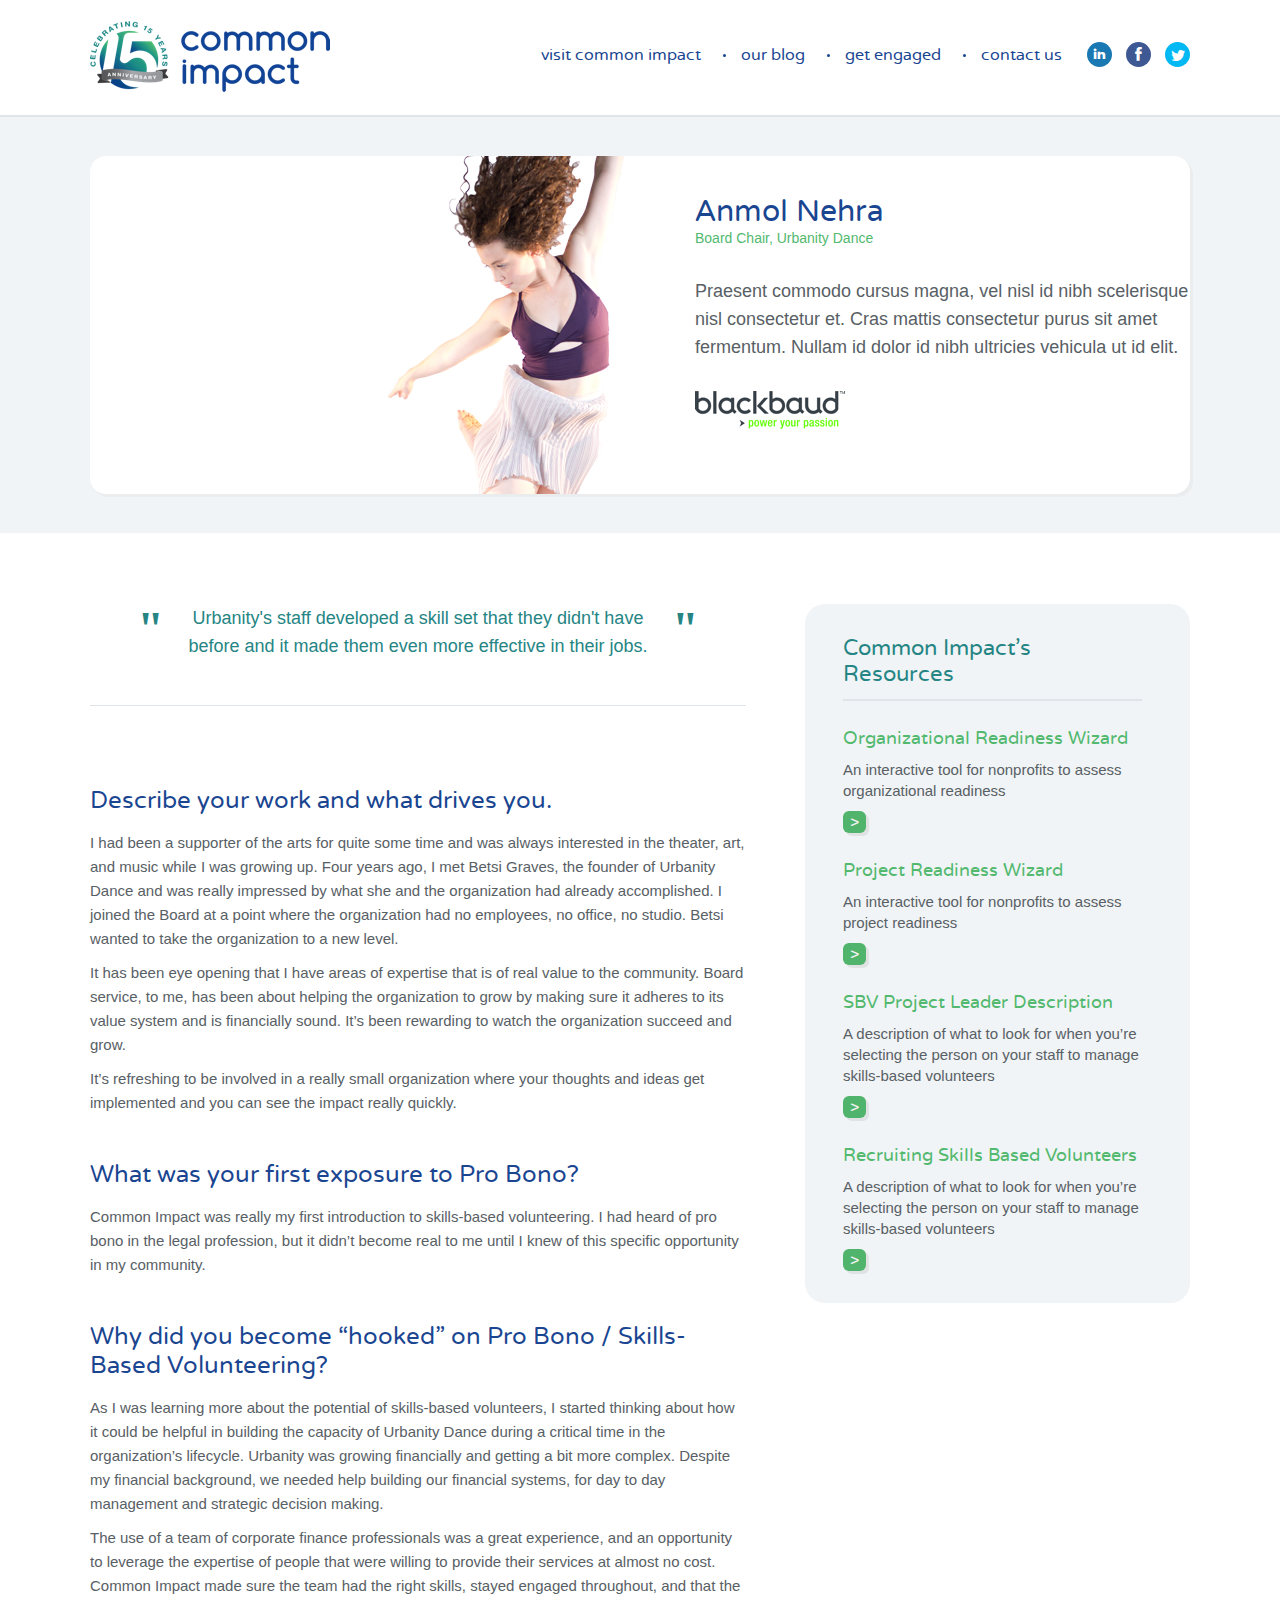
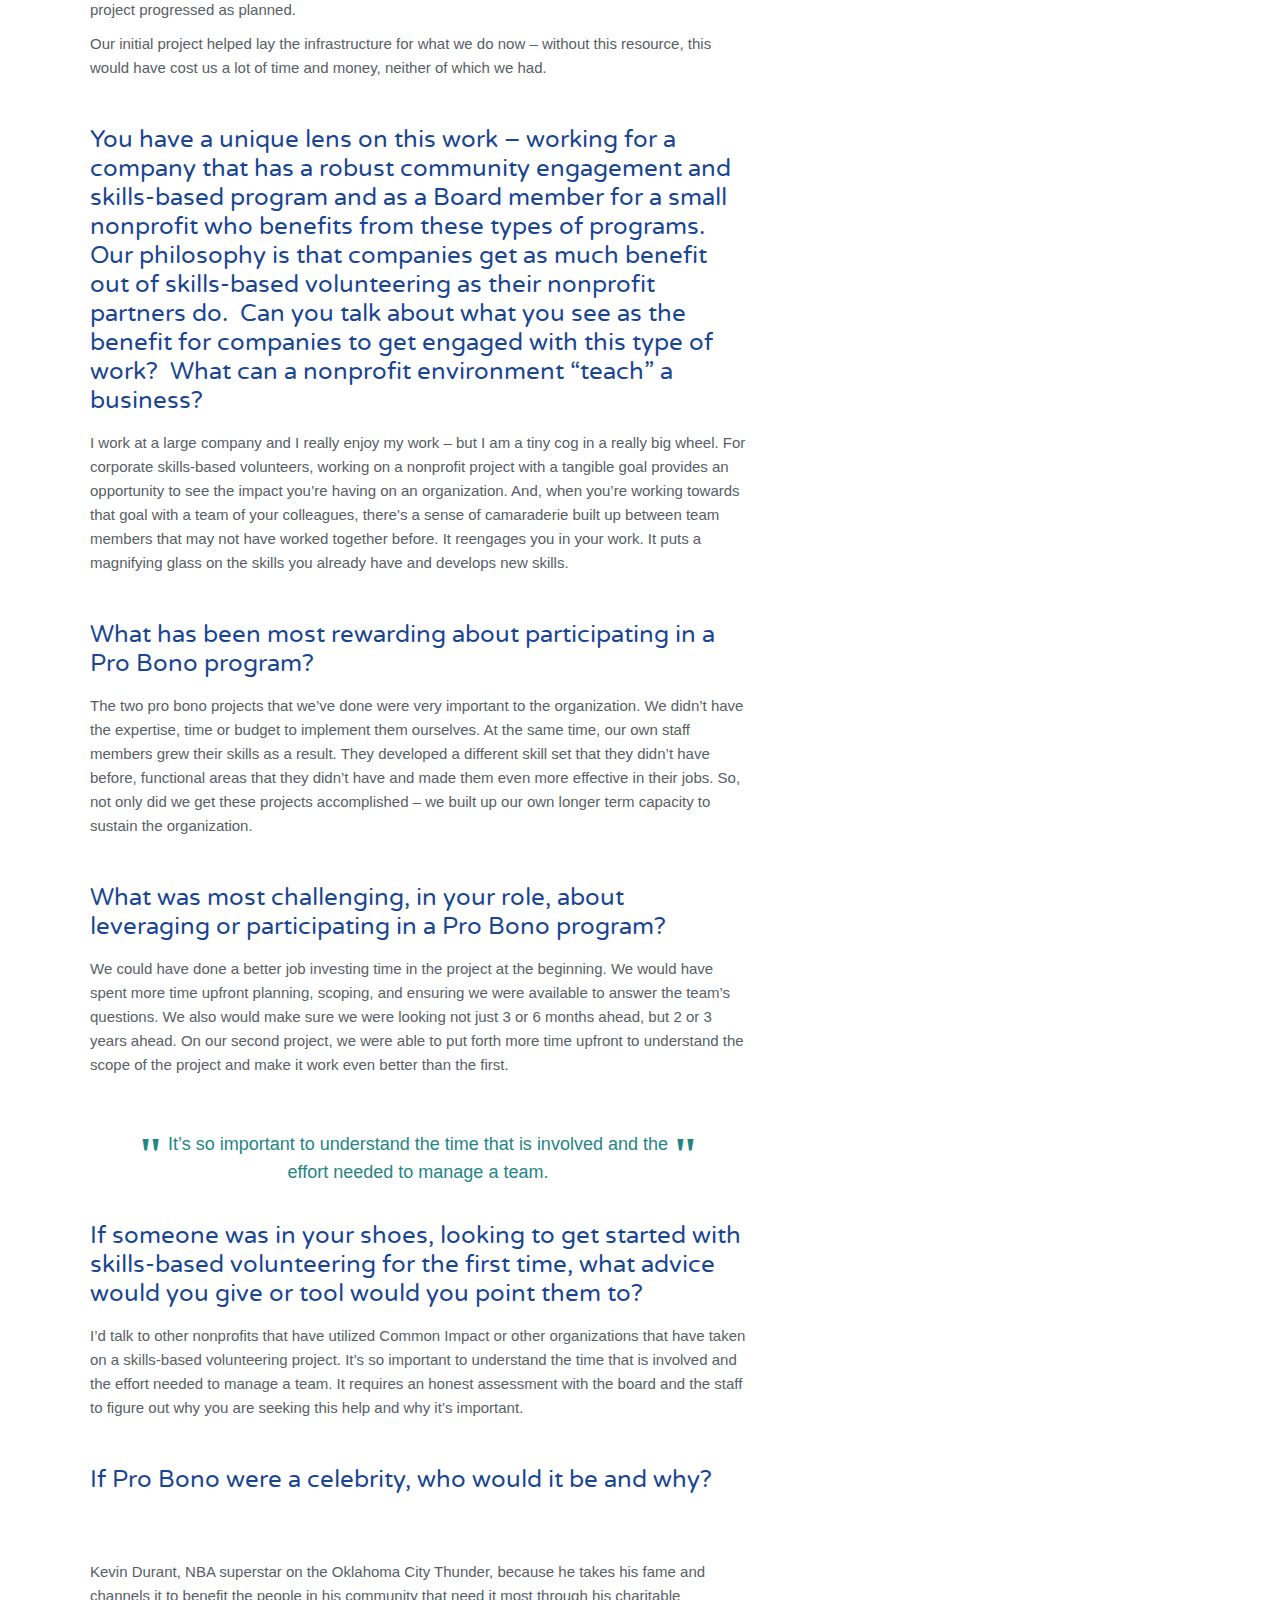
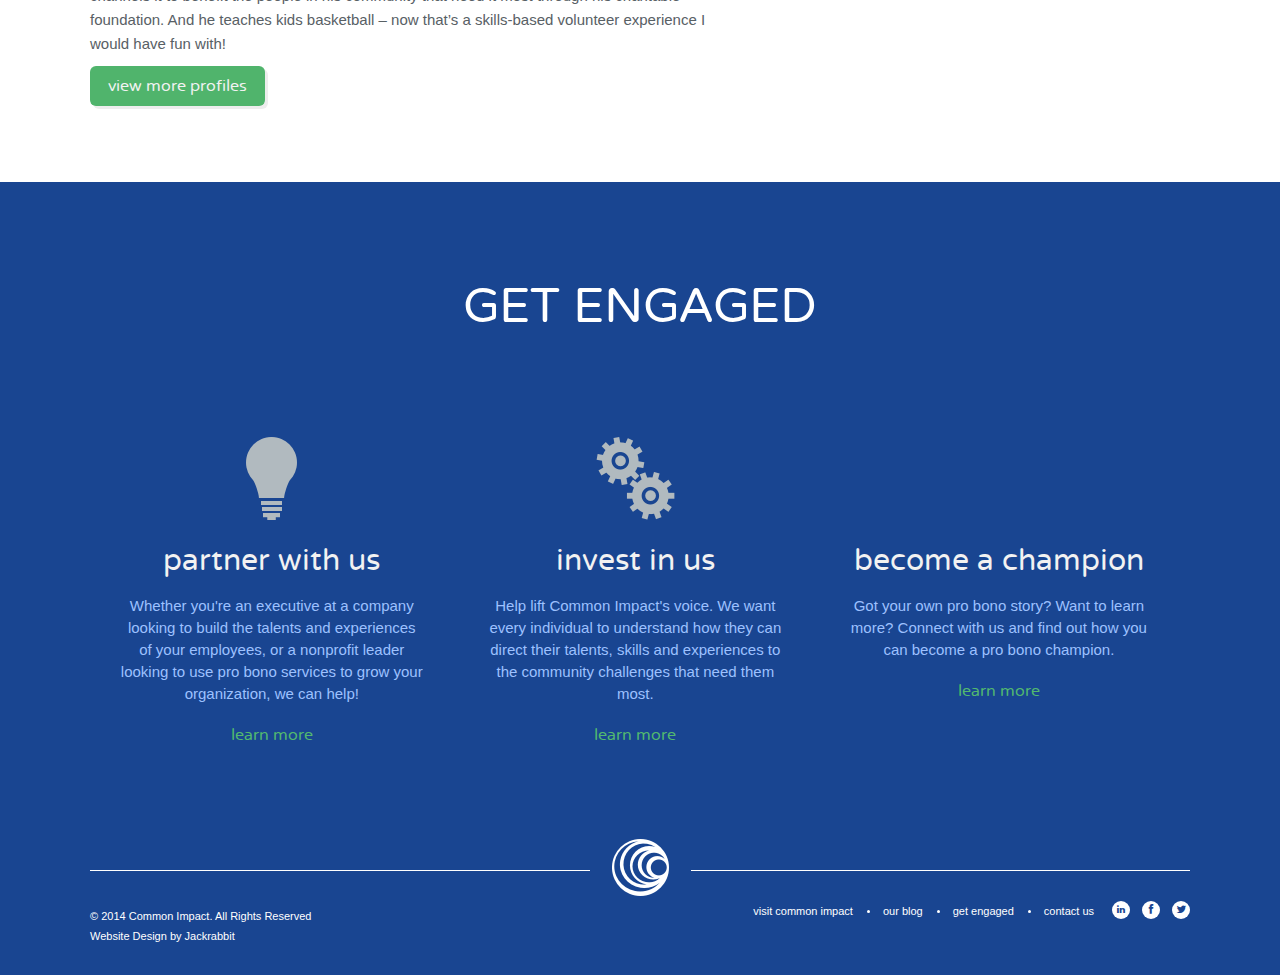
==== _front/anmol-bio.html @ 6330e07d "updates" ====
<!DOCTYPE html>
<html lang="en">
<head>
    <meta charset="utf-8" />
    <meta name="MSSmartTagsPreventParsing" content="true" /><!--[if lte IE 9]><meta http-equiv="X-UA-Compatible" content="IE=Edge"/><![endif]-->
    <meta name="viewport" content="width=device-width, initial-scale=1, maximum-scale=1, user-scalable=no" />
    <title>Common Impact</title>
	<link type="text/css" rel="stylesheet" media="all" href="ui/css/style.css" />
    <link type="text/plain" rel="author" href="authors.txt" />
    <link type="image/x-icon" rel="shortcut icon" href="favicon.ico" />
    <script src="ui/js/modernizr.js"></script>
    <script src="ui/js/jquery.js" type="text/javascript"></script>
</head>
<body>
  
    <header id="header">
    	<div class="wrap clearfix">
        	<h1 id="logo" class="pull-left">
            	<a href="http://commonimpact.org/">
                	<img src="ui/images/logo.png" width="240" height="71" alt="" />
                </a>
            </h1>
            
            <div class="header-right pull-right hidden-s">
            	<div class="clearfix inner-wrap">
                	<div class="header-social pull-right">
                    	<a href="https://www.linkedin.com/company/common-impact"><i class="social-linkedin"></i></a>
                        <a href="https://www.facebook.com/pages/Common-Impact/95882185891"><i class="social-facebook"></i></a>
                        <a href="https://twitter.com/commonimpact"><i class="social-twitter"></i></a>
                    </div>
                	<nav id="main-nav" class="pull-right">
                    	<ul>
                        	<li><a href="http://commonimpact.org/">visit common impact</a></li>
                            <li><a href="http://commonimpact.org/blog/">our blog</a></li>
                            <li><a href="#getengaged">get engaged</a></li>
                            <li><a href="http://commonimpact.org/about/contact">contact us</a></li>
                        </ul>
                    </nav>
                </div>
            </div><!--header-right-->
        </div>
        
        <div id="toggle_menu_btn" class="visible-s"><span></span></div>
        
        <div id="mobile-menu-wrap">
        	<nav id="mobile-menu">
            	<ul>
                    <li><a href="http://commonimpact.org/">visit common impact</a></li>
                    <li><a href="http://commonimpact.org/blog/">our blog</a></li>
                    <li><a href="#getengaged">get engaged</a></li>
                    <li><a href="http://commonimpact.org/about/contact">contact us</a></li>
                </ul>
            </nav>
            
            <div class="header-social pull-right">
                <a href="https://www.linkedin.com/company/common-impact"><i class="social-linkedin"></i></a>
                <a href="https://www.facebook.com/pages/Common-Impact/95882185891"><i class="social-facebook"></i></a>
                <a href="https://twitter.com/commonimpact"><i class="social-twitter"></i></a>
            </div>
        </div>
    </header>

    <section id="champion-top">
        <div class="wrap clearfix">
            <div class="top-container">
                <div class="left rachel">
                    <img src="ui/images/nehra-anmol.jpg" />
                </div>
                <div class="right">
                    <h3>Anmol Nehra</h3>
                    <h5>Board Chair, Urbanity Dance</h5>
                    <p>Praesent commodo cursus magna, vel nisl id nibh scelerisque nisl consectetur et. Cras mattis consectetur purus sit amet fermentum. Nullam id dolor id nibh ultricies vehicula ut id elit.</p>
                    <img src="ui/images/blackbaud.jpg" alt="" />
                </div>
            </div>
        </div>
    </section>

    <section id="champion-bio">
        <div class="wrap shadow clearfix">
            <div class="left">
                <ul>
                    <li class="quote">"</li>
                    <li><h2>Urbanity's staff developed a skill set that they didn't have before and it made them even more effective in their jobs.</h2></li>
                    <li class="quote">"</li>
                </ul>
                <div class="spacer"></div>
                <h3>Describe your work and what drives you.</h3>

                <p>I had been a supporter of the arts for quite some time and was always interested in the theater, art, and music while I was growing up.  Four years ago, I met Betsi Graves, the founder of Urbanity Dance and was really impressed by what she and the organization had already accomplished.  I joined the Board at a point where the organization had no employees, no office, no studio.  Betsi wanted to take the organization to a new level. </p>

                <p>It has been eye opening that I have areas of expertise that is of real value to the community.  Board service, to me, has been about helping the organization to grow by making sure it adheres to its value system and is financially sound.  It’s been rewarding to watch the organization succeed and grow. </p>

                <p>It’s refreshing to be involved in a really small organization where your thoughts and ideas get implemented and you can see the impact really quickly.
                </p>


                <h3>What was your first exposure to Pro Bono?</h3>

                <p>Common Impact was really my first introduction to skills-based volunteering.  I had heard of pro bono in the legal profession, but it didn’t become real to me until I knew of this specific opportunity in my community.</p>

                <h3>Why did you become “hooked” on Pro Bono / Skills-Based Volunteering?</h3>

                <p>As I was learning more about the potential of skills-based volunteers, I started thinking about how it could be helpful in building the capacity of Urbanity Dance during a critical time in the organization’s lifecycle.  Urbanity was growing financially and getting a bit more complex.  Despite my financial background, we needed help building our financial systems, for day to day management and strategic decision making.</p>
    
                <p>The use of a team of corporate finance professionals was a great experience, and an opportunity to leverage the expertise of people that were willing to provide their services at almost no cost.  Common Impact made sure the team had the right skills, stayed engaged throughout, and that the project progressed as planned.</p>
                  
                <p>Our initial project helped lay the infrastructure for what we do now – without this resource, this would have cost us a lot of time and money, neither of which we had. 
                </p>

                <h3>You have a unique lens on this work – working for a company that has a robust community engagement and skills-based program and as a Board member for a small nonprofit who benefits from these types of programs.  Our philosophy is that companies get as much benefit out of skills-based volunteering as their nonprofit partners do.  Can you talk about what you see as the benefit for companies to get engaged with this type of work?  What can a nonprofit environment “teach” a business?</h3>

                <p>I work at a large company and I really enjoy my work – but I am a tiny cog in a really big wheel.  For corporate skills-based volunteers, working on a nonprofit project with a tangible goal provides an opportunity to see the impact you’re having on an organization.  And, when you’re working towards that goal with a team of your colleagues, there’s a sense of camaraderie built up between team members that may not have worked together before.  It reengages you in your work.  It puts a magnifying glass on the skills you already have and develops new skills.</p>


                <h3>What has been most rewarding about participating in a Pro Bono program?</h3>
                <p>The two pro bono projects that we’ve done were very important to the organization.  We didn’t have the expertise, time or budget to implement them ourselves.  At the same time, our own staff members grew their skills as a result.  They developed a different skill set that they didn’t have before, functional areas that they didn’t have and made them even more effective in their jobs.  So, not only did we get these projects accomplished – we built up our own longer term capacity to sustain the organization.</p>

                <h3>What was most challenging, in your role, about leveraging or participating in a Pro Bono program?</h3>
                <p>We could have done a better job investing time in the project at the beginning.  We would have spent more time upfront planning, scoping, and ensuring we were available to answer the team’s questions.  We also would make sure we were looking not just 3 or 6 months ahead, but 2 or 3 years ahead.  On our second project, we were able to put forth more time upfront to understand the scope of the project and make it work even better than the first.</p>

                <ul class="second-ul">
                    <li class="quote">"</li>
                    <li><h2>It’s so important to understand the time that is involved and the effort needed to manage a team.</h2></li>
                    <li class="quote">"</li>
                </ul>
                

                <h3>If someone was in your shoes, looking to get started with skills-based volunteering for the first time, what advice would you give or tool would you point them to?</h3>
                <p>I’d talk to other nonprofits that have utilized Common Impact or other organizations that have taken on a skills-based volunteering project.  It’s so important to understand the time that is involved and the effort needed to manage a team.  It requires an honest assessment with the board and the staff to figure out why you are seeking this help and why it’s important. </p>

                <h3>If Pro Bono were a celebrity, who would it be and why?</h3>
                <p class="last">Kevin Durant, NBA superstar on the Oklahoma City Thunder, because he takes his fame and channels it to benefit the people in his community that need it most through his charitable foundation.  And he teaches kids basketball – now that’s a skills-based volunteer experience I would have fun with!</p>
                <a href="/_front/index.html" class="btn light-green-1">view more profiles</a>
            </div>

            <div class="right">
                <div class="sidebar">
                    <h3>Common Impact's Resources</h3>
                    <div class="sidespacer"></div>
                    <h4>Organizational Readiness Wizard</h4>
                    <p>An interactive tool for nonprofits to assess organizational readiness</p>
                    <a href="#" class="btn2 light-green-1">&gt;</a>
                    <h4>Project Readiness Wizard</h4>
                    <p>An interactive tool for nonprofits to assess project readiness</p>
                    <a href="#" class="btn2 light-green-1">&gt;</a>
                    <h4>SBV Project Leader Description</h4>
                    <p>A description of what to look for when you’re selecting the person on your staff to manage skills-based volunteers</p>
                    <a href="#" class="btn2 light-green-1">&gt;</a>
                    <h4>Recruiting Skills Based Volunteers</h4>
                    <p>A description of what to look for when you’re selecting the person on your staff to manage skills-based volunteers</p>
                    <a href="#" class="btn2 light-green-1">&gt;</a>
                </div>
            </div>
        </div>
    </section>
	    
    
    <section id="engaged-wrapper" class="hm-module">
    	<h2><a name="getengaged">GET ENGAGED</a></h2>
    	<div class="wrap">     	
            <ul id="engaged-box">
            	<li>
                	<div class="icon">
                    	<img src="ui/images/ICON-1.png" width="51" height="83" alt="" />
                    </div>
                    <h4><a href="http://commonimpact.org/partners/overview ">partner with us</a></h4>
                    <p>Whether you're an executive at a company looking to build the talents and experiences of your employees, or a nonprofit leader looking to use pro bono services to grow your organization, we can help! </p>
                    <a href="http://commonimpact.org/partners/overview " class="link green-link">learn more</a>
                </li>
                <li>
                	<div class="icon">
                    	<img src="ui/images/ICON-.png" width="79" height="83" alt="" />
                    </div>
                    <h4><a href="https://www.networkforgood.org/donation/MakeDonation.aspx?ORGID2=300440394">invest in us</a></h4>
                    <p>Help lift Common Impact's voice.  We want every individual to understand how they can direct their talents, skills and experiences to the community challenges that need them most. </p>
                    <a href="https://www.networkforgood.org/donation/MakeDonation.aspx?ORGID2=300440394" class="link green-link">learn more</a>
                </li>
                <li>
                	<div class="icon">
                    	<img src="ui/images/ICON-3.png" width="103" height="80" alt="" />
                    </div>
                    <h4><a href="mailto:info@commonimpact.org ">become a champion</a></h4>
                    <p>Got your own pro bono story?  Want to learn more?  Connect with us and find out how you can become a pro bono champion.   </p>
                    <a href="mailto:info@commonimpact.org " class="link green-link">learn more</a>
                </li>
            </ul>
        </div>
    </section>
    
    
    <footer id="footer">
    	<div class="wrap">
        	<div class="f-logo">
            	<h2>
                	<a href="http://commonimpact.org/"><img src="ui/images/f-logo.png" width="57" height="57" alt="" /></a>
                </h2>
            </div><!--f-logo-->
            
            <div class="clearfix f-row-two">
            	<div class="f-nav-wrap pull-right">
                	<nav class="f-main-menu pull-left hidden-s">
                    	<ul>
                        	<li><a href="http://commonimpact.org/">visit common impact</a></li>
                            <li><a href="http://commonimpact.org/blog/">our blog</a></li>
                            <li><a href="#getengaged">get engaged</a></li>
                            <li><a href="http://commonimpact.org/about/contact">contact us</a></li>
                        </ul>
                    </nav>
                    
                    <div class="f-social pull-left">
                    	<a href="https://www.linkedin.com/company/common-impact"><i class="social-linkedin"></i></a>
                        <a href="https://www.facebook.com/pages/Common-Impact/95882185891"><i class="social-facebook"></i></a>
                        <a href="https://twitter.com/commonimpact"><i class="social-twitter"></i></a>
                    </div>
                </div><!--right-->
                
            	<div class="pull-left f-right">
                	<div class="box">
                    	<p>&copy; 2014 Common Impact. All Rights Reserved</p>
                    </div>
                    <div class="box">
                    	<span class="jackrabbit"><a href="http://www.jumpingjackrabbit.com" title="Website Design by Jackrabbit" target="_blank">Website Design</a> by <a href="http://www.jumpingjackrabbit.com" title="Website Design by Jackrabbit" target="_blank">Jackrabbit</a></span>
                    </div>
                </div>
            </div>
        </div>
    </footer>
    
        
        
    <script src="ui/js/jquery.plugins.js" type="text/javascript"></script>
    <script src="ui/js/jquery.init.js" type="text/javascript"></script>    
     <script type="text/javascript">
    jQuery(function ($) {
      // custom formatting example
      $('#hours').data('countToOptions', {
        formatter: function (value, options) {
          return value.toFixed(options.decimals).replace(/\B(?=(?:\d{3})+(?!\d))/g, ',');
        }
      });


     $('#completed').data('countToOptions', {
        formatter: function (value, options) {
          return value.toFixed(options.decimals).replace(/\B(?=(?:\d{3})+(?!\d))/g, ',');
        }
      });

	 $('#raised').data('countToOptions', {
        formatter: function (value, options) {
          return value.toFixed(options.decimals).replace(/\B(?=(?:\d{3})+(?!\d))/g, ',');
        }
      });

	 $('#volunteers').data('countToOptions', {
        formatter: function (value, options) {
          return value.toFixed(options.decimals).replace(/\B(?=(?:\d{3})+(?!\d))/g, ',');
        }
      });

      // start all the timers
      $('.timer').each(count);

      function count(options) {
        var $this = $(this);
        options = $.extend({}, options || {}, $this.data('countToOptions') || {});
        $this.countTo(options);
      }
    });
  </script>
</body>
</html>
---- _front/ui/css/style.css ----
@charset "UTF-8";
/* ========================================================================= */
/* !RESETS AND DEFAULTS */
/* ========================================================================= */
html, body, div, object, iframe, h1, h2, h3, h4, h5, h6, p, blockquote, pre, abbr, address, cite, code, del, dfn, img, ins, kbd, q, samp, var, hr, acronym, dl, dt, dd, ol, ul, li, pre, fieldset, form, label, legend, table, caption, tbody, tfoot, thead, tr, th, td, article, aside, canvas, details, figcaption, figure, footer, header, hgroup, menu, nav, section, summary, time, mark, audio, video { border: 0; outline: 0; font-style: normal; font-weight: 400; font-size: 100%; vertical-align: baseline; margin: 0; padding: 0; -webkit-text-size-adjust: 100%; }

* { box-sizing: border-box;} 

em, strong, b, i, a, span, sub, sup, small { border: 0; outline: 0; font-size: 100%; vertical-align: baseline; margin: 0; padding: 0; }

a:focus { outline: 0; }

:focus, :active { outline: none; outline: 0; }

::-moz-focus-inner { outline: none; }

article, aside, details, figcaption, figure, footer, header, hgroup, menu, nav, section { display: block; }

li { list-style: none; }

a { text-decoration: none; }

blockquote:before, blockquote:after, q:before, q:after { content: ""; }

table { border-collapse: collapse; border-spacing: 0; }

hr { display: block; height: 1px; border-top: 1px solid #000; color: #000; }

input, select { vertical-align: middle; }

sub { vertical-align: sub; font-size: smaller; line-height: 0px; }

sup { vertical-align: super; font-size: smaller; line-height: 0px; }

input, button, textarea, select, label, img { display: inline-block; }

input, button, textarea, select, optgroup, option { font-family: inherit; font-size: inherit; font-style: inherit; font-weight: inherit; }

input, button, textarea, select { -webkit-appearance: none; }

textarea { resize: none; }

button, a span { cursor: pointer; }

button { border: 0; text-align: center; }

button::-moz-focus-inner { padding: 0; border: 0; }

table { table-layout: fixed; }

a[href^=tel] { color: inherit; }

#no_ie6 { width: 100%; height: 40px; overflow: hidden; border-bottom: 2px solid #000; }

/* != FONT SMOOTHING */
body, input, button, textarea { -webkit-font-smoothing: antialiased; -moz-osx-font-smoothing: grayscale; }

/* * { box-sizing: border-box;} */
/* != .clearfix - CLEAR ELEMENTS */
.clear { clear: both; }

.clearfix:after { visibility: hidden; display: block; font-size: 0; content: " "; clear: both; height: 0; }

.clearfix { display: inline-table; }

* html .clearfix { height: 1%; }

/* Hides from IE-mac \*/
.clearfix { display: block; }

/* Hides from IE-mac \*/
* html .clearfix { zoom: 1; }

/* IE6 */
*:first-child + html .clearfix { zoom: 1; }

/* IE7 */
/* != .wordwrap - CONTINUE LONG URLS/WORDS ON NEXT LINE */
.wordwrap { white-space: pre; white-space: pre-wrap; white-space: pre-line; white-space: -pre-wrap; white-space: -o-pre-wrap; white-space: -moz-pre-wrap; word-wrap: break-word; }

/* ========================================================================= */
/* !FONTS (@fontface generated with FontSpring Syntax formatting */
/* ========================================================================= */
@font-face { font-family: "jack-social"; src: url("../fonts/JackSocial/jack-social.eot"); src: url("../fonts/JackSocial/jack-social.eot?#iefix") format("embedded-opentype"), url("../fonts/JackSocial/jack-social.ttf") format("truetype"), url("../fonts/JackSocial/jack-social.woff") format("woff"), url("../fonts/JackSocial/jack-social.svg#jack-social") format("svg"); font-weight: normal; font-style: normal; }
@font-face { font-family: 'varela_roundregular'; src: url("../fonts/varelaround/varelaround-regular-webfont.eot"); src: url("../fonts/varelaround/varelaround-regular-webfont.eot?#iefix") format("embedded-opentype"), url("../fonts/varelaround/varelaround-regular-webfont.woff2") format("woff2"), url("../fonts/varelaround/varelaround-regular-webfont.woff") format("woff"), url("../fonts/varelaround/varelaround-regular-webfont.ttf") format("truetype"), url("../fonts/varelaround/varelaround-regular-webfont.svg#varela_roundregular") format("svg"); font-weight: 400; font-style: normal; }
/* ========================================================================= */
/* !SASS VARIABLES & MIXINS */
/* ========================================================================= */
/* ========================================================================= */
/* !STYLES */
/* ========================================================================= */
html, body { font-family: "varela_roundregular", sans-serif; }

/* != SELECTION STYLES (Leaving these blank will show no indication of text selection) ===== */
::selection { background: #194591; color: #fff; }

::-moz-selection { background: #194591; color: #fff; }

::-webkit-selection { background: #194591; color: #fff; }

/* != ICON FONT DECLARATION ===== */
[data-icon]:before { font-family: "jack-social"; content: attr(data-icon); font-style: normal; font-weight: normal; font-variant: normal; text-transform: none !important; speak: none; display: inline-block; text-decoration: none; width: 1em; line-height: 1em; -webkit-font-smoothing: antialiased; -moz-osx-font-smoothing: grayscale; }

[class^="social-"]:before, [class*=" social-"]:before { font-family: "jack-social"; font-style: normal; font-weight: normal; font-variant: normal; text-transform: none !important; speak: none; display: inline-block; text-decoration: none; width: 1em; line-height: 1em; -webkit-font-smoothing: antialiased; -moz-osx-font-smoothing: grayscale; }

.social-email:before { content: "a"; }

.social-email-round:before { content: "A"; }

.social-facebook:before { content: "f"; }

.social-facebook-round:before { content: "F"; }

.social-flickr:before { content: "c"; }

.social-flickr-round:before { content: "C"; }

.social-googleplus:before { content: "g"; }

.social-googleplus-round:before { content: "G"; }

.social-instagram:before { content: "i"; }

.social-instagram-round:before { content: "I"; }

.social-linkedin:before { content: "l"; }

.social-linkedin-round:before { content: "L"; }

.social-pinterest:before { content: "p"; }

.social-pinterest-round:before { content: "P"; }

.social-rss:before { content: "r"; }

.social-rss-round:before { content: "R"; }

.social-sharethis:before { content: "s"; }

.social-sharethis-round:before { content: "S"; }

.social-twitter:before { content: "t"; }

.social-twitter-round:before { content: "T"; }

.social-vimeo:before { content: "v"; }

.social-vimeo-round:before { content: "V"; }

.social-yelp:before { content: "x"; }

.social-yelp-round:before { content: "X"; }

.social-youtube:before { content: "y"; }

.social-youtube-round:before { content: "Y"; }

.social-youtube2:before { content: "u"; }

.social-youtube2-round:before { content: "U"; }

@font-face { font-family: "common-impact"; src: url("../fonts/common-impact/common-impact.eot"); src: url("../fonts/common-impact/common-impact.eot?#iefix") format("embedded-opentype"), url("../fonts/common-impact/common-impact.woff") format("woff"), url("../fonts/common-impact/common-impact.ttf") format("truetype"), url("../fonts/common-impact/common-impact.svg#common-impact") format("svg"); font-weight: normal; font-style: normal; }
[data-icon]:before { font-family: "common-impact" !important; content: attr(data-icon); font-style: normal !important; font-weight: normal !important; font-variant: normal !important; text-transform: none !important; speak: none; line-height: 1; -webkit-font-smoothing: antialiased; -moz-osx-font-smoothing: grayscale; }

[class^="ci-"]:before, [class*=" ci-"]:before { font-family: "common-impact" !important; font-style: normal !important; font-weight: normal !important; font-variant: normal !important; text-transform: none !important; speak: none; line-height: 1; -webkit-font-smoothing: antialiased; -moz-osx-font-smoothing: grayscale; }

.ci-arrow-left:before { content: "e"; }

.ci-arrow-right:before { content: "f"; }

.ci-arrow-up:before { content: "g"; }

.ci-arrow-down:before { content: "h"; }

/* != DEFAULT WORDPRESS STYLES = USE AS NEEDED = .wp-caption = .wp-caption-dd = .wpGallery = .shutter = .shutterset ==== */
.aligncenter { display: block; margin: 25px auto; }

.alignleft { float: left; margin: 0 25px 25px 0; }

.alignright { float: right; margin: 0 0 25px 25px; }

.alignnone { display: inline-block; }

/* != LAYOUT STYLES ===== */
.content-main ul li { position: relative; padding-left: 10px; }

.content-main ul li:before { content: 'ΓÇó'; position: absolute; left: 0; }

.content-main ol { counter-reset: li; }

.content-main ol li { position: relative; padding-left: 20px; }

.content-main ol li:before { content: counter(li) ". "; counter-increment: li; position: absolute; left: 0; }

.wrap { width: 1140px; -webkit-box-sizing: border-box; -moz-box-sizing: border-box; box-sizing: border-box; margin: 0 auto; max-width: 100%; padding: 0 20px; }

.pull-left { float: left; }

.pull-right { float: right; }

.visible-s, .visible-xs { display: none !important; }

.hidden-s { display: block; }

.dropdwn-btn { display: none; }

.btn { -moz-border-radius: 6px; -webkit-border-radius: 6px; border-radius: 6px; box-shadow: 3px 3px 0 rgba(0, 0, 0, 0.07); -webkit-box-shadow: 3px 3px 0 rgba(0, 0, 0, 0.07); -moz-box-shadow: 3px 3px 0 rgba(0, 0, 0, 0.07); color: #f2f2f2; font-size: 16px; font-weight: 400; line-height: 16px; padding: 12px 18px; display: inline-block; }
.btn2 { -moz-border-radius: 6px; -webkit-border-radius: 6px; border-radius: 6px; box-shadow: 3px 3px 0 rgba(0, 0, 0, 0.07); -webkit-box-shadow: 3px 3px 0 rgba(0, 0, 0, 0.07); -moz-box-shadow: 3px 3px 0 rgba(0, 0, 0, 0.07); color: #f2f2f2; font-size: 16px; font-weight: 400; line-height: 16px; padding: 3px 7px; display: inline-block; }
.btn.light-green-1 { background-color: #50b46c; }
.btn.light-green-1:hover { background-color: #258584; }
.btn2.light-green-1 { background-color: #50b46c; }
.btn2.light-green-1:hover { background-color: #258584; }
.btn.light-green-3 { background-color: #50b46c; }
.btn.light-green-3:hover { background-color: #fff; color: #52b96f; }
.btn.light-green-2 { background-color: #50b46c; line-height:5px; border-radius:100px; padding:12px 10px; }
.btn.light-green-2:hover { background-color: #fff; color: #52b96f; }

.link { font-size: 16px; font-weight: 400; line-height: 16px; display: inline-block; }
.link.white-link { color: #fff; }
.link.white-link:hover { color: #52b96f; }
.link.green-link { color: #52b96f; }
.link.green-link:hover { color: #fff; }

a { -webkit-transition: all 0.1s ease-in-out; -moz-transition: all 0.1s ease-in-out; transition: all 0.1s ease-in-out; }

/* != PLACEHOLDER ATTRIBUTE STYLES = input or textarea - placeholder="whatever" ===== */
/* ::-webkit-input-placeholder { color:     #3b3b3b; opacity: 1; filter: alpha(opacity=100); } :-moz-placeholder { color:     #3b3b3b; opacity: 1; filter: alpha(opacity=100); } ::-moz-placeholder { color:     #3b3b3b; opacity: 1; filter: alpha(opacity=100); } :-ms-input-placeholder { color:     #3b3b3b; opacity: 1; filter: alpha(opacity=100); }
*/
form ul { margin: 0; }
form ul li { background: none; list-style: none; }
form ul li div { display: inline-block; vertical-align: top; }

input[type=submit], button { display: inline-block; cursor: pointer; }

#header { height: 90px; background: #fff; width: 100%; margin-top:20px; margin-bottom:5px;  }
#header .header-social { margin-left: 15px; margin-top: 22px; }
#header .header-social a { margin-left: 10px; }
#header .header-social a i { display: inline-block; -moz-border-radius: 25px; -webkit-border-radius: 25px; border-radius: 25px; width: 25px; height: 25px; color: #fff; font-size: 23px; text-align: center; line-height: 25px; -webkit-transition: all 0.1s ease-in-out; -moz-transition: all 0.1s ease-in-out; transition: all 0.1s ease-in-out; }
#header .header-social a i:before { position: relative; }
#header .header-social a i.social-linkedin { background-color: #1a78b2; }
#header .header-social a i.social-facebook { background-color: #3d5893; }
#header .header-social a i.social-twitter { background-color: #00b8f3; }
#header .header-social a i.social-twitter:before { top: 1px; }
#header .header-social a i:hover { background-color: #258584; }
#mobile-menu-wrap {display:none;}


#logo { display: inline-block; line-height: 90px; }
#logo a { display: block; height: 90px; display: inline-block; vertical-align: middle; }
#logo a img { max-width: 100%; max-height: 100%; width: auto; height: auto; display: inline-block; }

#main-nav { display: inline-block; margin-top: 25px; }
#main-nav > ul > li { float: left; display: inline-block; position: relative; padding-left: 40px; }
#main-nav > ul > li:before { -moz-border-radius: 3px; -webkit-border-radius: 3px; border-radius: 3px; width: 3px; height: 3px; background: #194591; content: ''; position: absolute; left: 22px; top: 9px; }
#main-nav > ul > li:first-child { padding-left: 0; }
#main-nav > ul > li:first-child:before { display: none; }
#main-nav > ul > li a { font-size: 16px; color: #194591; line-height: 16px; }
#main-nav > ul > li a:hover { color: #258584; }
#main-nav > ul > li ul { display: none; position: absolute; top: 100%; z-index: 999; }
#main-nav > ul > li ul li { display: block; }
#main-nav > ul > li:hover > a { /*background:#000;
color: #fff;*/ }
#main-nav > ul > li:hover ul { display: block; }

#hm-banner { height: auto; width: 100%; }
#hm-banner ul { width: 100%; height: auto; }
#hm-banner ul li { display: block; width: 100%; height: 100%; position: relative; }
#hm-banner .banner-bg { height: 670px; position: relative; background-repeat: no-repeat; background-position: 50% 50%; -webkit-background-size: cover; -moz-background-size: cover; -o-background-size: cover; background-size: cover; background-position: center bottom; }
#hm-banner .banner-text { position: absolute; width: 100%; display: inline-block; left: 0; bottom: 56px; }
#hm-banner h2 { max-width: 786px; color: #fff; font-size: 60px; font-weight: 400; line-height: 73.5999984741211px; }

.hm-module h2 { font-size: 49px; font-weight: 400; color: #fff; padding: 0 20px; text-transform: uppercase; text-align: center; }
.hm-module h3 { color: #194591; font-size: 40px; font-weight: 400; display: block; text-align: center; text-transform: uppercase; padding: 0 20px; }

#champions-wrap { padding: 45px 0 85px; background-color: #f1f4f6; }

.flip-container { perspective: 1000; transform-style: preserve-3d; }
.flip-container.active .front { transform: rotateY(180deg); }
.flip-container.active .back { transform: rotateY(0deg); }
.flip-container .front, .flip-container .back { backface-visibility: hidden; transition: 0.6s; transform-style: preserve-3d; box-shadow: 3px 3px 0 rgba(0, 0, 0, 0.04); -webkit-box-shadow: 3px 3px 0 rgba(0, 0, 0, 0.04); -moz-box-shadow: 3px 3px 0 rgba(0, 0, 0, 0.04); overflow: hidden; position: absolute; top: 0; left: 0; }
.flip-container .front { z-index: 2; transform: rotateY(0deg); background: #fff; }
.flip-container .front .photo { position: relative; width: 100%; height: 340px; background-repeat: no-repeat; background-position: 50% 50%; -webkit-background-size: cover; -moz-background-size: cover; -o-background-size: cover; background-size: cover; margin-bottom: 28px; }
.flip-container .front .photo:before { position: absolute; width: 100%; height: 100%; content: ''; left: 0; bottom: 0; background: url(../images/photo-shadow.png) left bottom repeat-x; z-index: 2; }
.flip-container .front .photo .info { position: absolute; left: 30px; bottom: 14px; display: inline-block; z-index: 4; }
.flip-container .front .photo h5 { color: #fff; }
.flip-container .front .photo span { color: #fff; font-family: Helvetica, sans-serif; font-size: 13px; font-weight: 400; line-height: 16px; }
.flip-container .front h5 { font-size: 24px; line-height: 29px; }
.flip-container .front .content-wrap { padding: 0 30px; }
.flip-container .front .content-wrap h5 { color: #194591; margin-bottom: 18px; }
.flip-container .front .content-wrap h5 span { color: #52b96f; display: inline-block; margin-right: 5px; }
.flip-container .front .content-wrap p { color: #586065; font-family: Helvetica, sans-serif; font-size: 15px; font-weight: 300; line-height: 21px; margin-bottom: 25px; }
.flip-container .back { transform: rotateY(-180deg); background-color: #258584; padding: 33px; text-align: left; }
.flip-container .back h4 { font-size: 24px; font-weight: 400; margin-bottom: 25px; color: #fff; }
.flip-container .back p { color: #c8fefe; font-family: Helvetica, sans-serif; font-size: 14px; font-weight: 300; line-height: 22px; margin-bottom: 20px; }

.flip-container { height: 600px; }
.flip-container .front, .flip-container .back { -moz-border-radius: 10px; -webkit-border-radius: 10px; border-radius: 10px; width: 100%; height: 591px; -webkit-box-sizing: border-box; -moz-box-sizing: border-box; box-sizing: border-box; }

.flipper { transition: 0.6s; transform-style: preserve-3d; position: relative; }

#champions { margin-top: 20px; padding: 50px 0 10px; width: 100%; overflow: hidden; /* the parent */ }
#champions .slick-slide { margin: 0 12px; opacity: 0.4; }
#champions .slick-list { margin: 0 -12px; }
#champions .slick-active { opacity: 1; }

#numbers-wrapper { padding: 75px 0; overflow: hidden; }

#circle-numbers { font-size: 0; display: inline-block; width: 100%; margin-top: 30px; }
#circle-numbers li.slick-slide { width: 25%; font-size: 12px; display: inline-block; -webkit-box-sizing: border-box; -moz-box-sizing: border-box; box-sizing: border-box; position: relative; height: 250px; text-align: center; }
#circle-numbers .circle-border { width: 60px; height: 60px; background-color: white; -moz-border-radius: 60px; -webkit-border-radius: 60px; border-radius: 60px; margin-left: -30px; border: 3px solid rgba(241, 244, 246, 0); top: 50%; margin-top: -30px; -webkit-box-sizing: border-box; -moz-box-sizing: border-box; box-sizing: border-box; position: absolute; left: 50%; z-index: 1; opacity: 1; -webkit-transition: all 0.9s ease-in-out; -moz-transition: all 0.9s ease-in-out; transition: all 0.9s ease-in-out; }
#circle-numbers .circle-border:before { position: absolute; width: 100%; height: 100%; top: 0; left: 0; content: ''; opacity: 1; background: url(../images/circle-small-logo.png) center center no-repeat; background-size: 100% auto; -webkit-transition: all 0.9s ease-in-out; -moz-transition: all 0.9s ease-in-out; transition: all 0.9s ease-in-out; }
#circle-numbers li.active .circle-border { width: 242px; height: 242px; background-color: white; -moz-border-radius: 121px; -webkit-border-radius: 121px; border-radius: 121px; margin-left: -121px; border: 3px solid #f1f4f6; top: 0; margin-top: 0; }
#circle-numbers li.active .circle-border:before { opacity: 0; }
#circle-numbers svg { left: 50%; margin-left: -123px; position: absolute; top: 0; z-index: 3; visibility: hidden; -webkit-transition: all 0.1s ease-in-out; -moz-transition: all 0.1s ease-in-out; transition: all 0.1s ease-in-out; }
#circle-numbers .outer { fill: transparent; stroke: #52b96f; stroke-width: 3; stroke-dasharray: 754; stroke-dashoffset: 754; transition: stroke-dashoffset 1.5s; }
#circle-numbers li.show-line svg { visibility: visible; }
#circle-numbers li.show-line[data-percent='100'] .outer { stroke-dashoffset: 0; }
#circle-numbers li.show-line[data-percent='75'] .outer { stroke-dashoffset: 188.5; }
#circle-numbers li.show-line[data-percent='50'] .outer { stroke-dashoffset: 377; }
#circle-numbers li.show-line[data-percent='25'] .outer { stroke-dashoffset: 565.5; }
#circle-numbers li.show-line[data-percent='0'] .outer { stroke-dashoffset: 754; }
#circle-numbers .data-box { width: 242px; height: 242px; -moz-border-radius: 121px; -webkit-border-radius: 121px; border-radius: 121px; position: absolute; top: 0; left: 50%; margin-left: -121px; z-index: 5; text-align: center; -webkit-box-sizing: border-box; -moz-box-sizing: border-box; box-sizing: border-box; padding: 0 40px; visibility: hidden; }
#circle-numbers .icon { width: 100%; height: 42px; background-size: auto auto; background-position: center center; background-repeat: no-repeat; margin-top: 55px; margin-bottom: 12px; display: inline-block; -webkit-transition: opacity 1s ease-in-out; -moz-transition: opacity 1s ease-in-out; transition: opacity 1s ease-in-out; opacity: 0; }
#circle-numbers h4 { color: #52b96f; font-size: 40px; font-weight: 400; line-height: 38px; margin-bottom: 10px; opacity: 0; -webkit-transition: opacity 1.6s ease-in-out; -moz-transition: opacity 1.6s ease-in-out; transition: opacity 1.6s ease-in-out; }
#circle-numbers p { color: #b1babf; font-size: 18px; font-weight: 400; line-height: 22px; opacity: 0; -webkit-transition: opacity 1.8s ease-in-out; -moz-transition: opacity 1.8s ease-in-out; transition: opacity 1.8s ease-in-out; }
#circle-numbers li.show-content .data-box { visibility: visible; }
#circle-numbers li.show-content .icon, #circle-numbers li.show-content h4, #circle-numbers li.show-content p { opacity: 1; }

#engaged-wrapper { padding: 95px 0; background-color: #194591; }

#engaged-box { display: inline-block; width: 100%; margin-top: 100px; font-size: 0; }
#engaged-box li { display: inline-block; width: 33.05%; font-size: 12px; vertical-align: top; padding: 0 30px; -webkit-box-sizing: border-box; -moz-box-sizing: border-box; box-sizing: border-box; text-align: center; }
#engaged-box .icon { width: 100%; height: 105px; text-align: center; line-height: 105px; }
#engaged-box .icon img { vertical-align: top; display: inline-block; max-height: 100%; max-width: 100%; height: auto; width: auto; }
#engaged-box h4 { font-size: 30px; font-weight: 400; line-height: 37px; margin-bottom: 16px; display: block; }
#engaged-box h4 a { color: #f2f2f2; }
#engaged-box h4 a:hover { color: #52b96f; }
#engaged-box p { color: #9dc1ff; font-family: Helvetica, sans-serif; font-size: 15px; font-weight: 300; line-height: 22px; margin-bottom: 22px; }

#footer { background-color: #194591; padding: 0 0 30px; }
#footer .f-logo { overflow: hidden; position: relative; text-align: center; margin-bottom: 4px; }
#footer .f-logo:before { position: absolute; content: ''; width: 100%; height: 1px; left: 0; top: 50%; z-index: 2; background: #fff; }
#footer .f-logo h2 { display: inline-block; z-index: 4; position: relative; padding: 0 22px; background-color: #194591; }
#footer .f-logo h2 a { display: block; }
#footer .f-logo h2 a img { width: auto; height: auto; max-width: 100%; max-height: 100%; }
#footer .f-right p, #footer .f-right span, #footer .f-right a { color: #fff; font-family: Helvetica, sans-serif; font-size: 11px; font-weight: 300; line-height: 11px; display: inline-block; }
#footer .f-right a:hover { color: #52b96f; }
#footer .f-main-menu ul { font-size: 0; }
#footer .f-main-menu ul li { display: inline-block; position: relative; padding-left: 30px; }
#footer .f-main-menu ul li:before { -moz-border-radius: 3px; -webkit-border-radius: 3px; border-radius: 3px; width: 3px; height: 3px; background: #fff; content: ''; position: absolute; left: 14px; top: 5px; }
#footer .f-main-menu ul li:first-child { padding-left: 0; }
#footer .f-main-menu ul li:first-child:before { display: none; }
#footer .f-main-menu ul li a { font-family: Helvetica, sans-serif; font-size: 11px; font-weight: 300; line-height: 13px; color: #fff; }
#footer .f-main-menu ul li a:hover { color: #52b96f; }
#footer .f-social { position: relative; display: inline-block; top: -4px; margin-left: 10px; }
#footer .f-social a { display: inline-block; -moz-border-radius: 18px; -webkit-border-radius: 18px; border-radius: 18px; width: 18px; height: 18px; background: #fff; margin-left: 8px; color: #194591; text-align: center; line-height: 18px; }
#footer .f-social a:hover { background-color: #52b96f; }
#footer .f-social a i { font-size: 16px; }

/* Slider */
.slick-slider { position: relative; display: block; box-sizing: border-box; -moz-box-sizing: border-box; -webkit-touch-callout: none; -webkit-user-select: none; -khtml-user-select: none; -moz-user-select: none; -ms-user-select: none; user-select: none; -ms-touch-action: pan-y; touch-action: pan-y; -webkit-tap-highlight-color: transparent; }

.slick-list { position: relative; overflow: hidden; display: block; margin: 0; padding: 0; }
.slick-list:focus { outline: none; }
.slick-list.dragging { cursor: pointer; cursor: hand; }

.slick-slider .slick-track, .slick-slider .slick-list { -webkit-transform: translate3d(0, 0, 0); -moz-transform: translate3d(0, 0, 0); -ms-transform: translate3d(0, 0, 0); -o-transform: translate3d(0, 0, 0); transform: translate3d(0, 0, 0); }

.slick-track { position: relative; left: 0; top: 0; display: block; }
.slick-track:before, .slick-track:after { content: ""; display: table; }
.slick-track:after { clear: both; }
.slick-loading .slick-track { visibility: hidden; }

.slick-slide { float: left; height: 100%; min-height: 1px; display: none; }
[dir="rtl"] .slick-slide { float: right; }
.slick-slide img { display: block; }
.slick-slide.slick-loading img { display: none; }
.slick-slide.dragging img { pointer-events: none; }
.slick-initialized .slick-slide { display: block; }
.slick-loading .slick-slide { visibility: hidden; }
.slick-vertical .slick-slide { display: block; height: auto; border: 1px solid transparent; }

.slick-dots { position: absolute; top: 0; list-style: none; display: block; text-align: center; padding: 0; width: 100%; }
.slick-dots li { position: relative; display: inline-block; margin: 0 5px; padding: 0; cursor: pointer; }
.slick-dots li button { border: 0; background: transparent; display: block; height: 14px; width: 14px; -moz-border-radius: 14px; -webkit-border-radius: 14px; border-radius: 14px; outline: none; line-height: 0px; font-size: 0px; color: transparent; cursor: pointer; border: 1px solid #52b96f; -webkit-box-sizing: border-box; -moz-box-sizing: border-box; box-sizing: border-box; }
.slick-dots li button:hover { outline: none; background-color: #258584; border: 1px solid #258584; }
.slick-dots li.slick-active button { background-color: #52b96f; border: 1px solid #52b96f; }

/* Arrows */
.slick-prev, .slick-next { position: absolute; display: block; width: 35px; height: 65px; line-height: 65px; font-size: 0px; cursor: pointer; background: transparent; color: transparent; top: 50%; margin-top: -32px; padding: 0; border: none; outline: none; opacity: 0.5; }
.slick-prev:hover, .slick-next:hover { opacity: 1; }

.slick-prev:before, .slick-next:before { font-size: 50px; font-family: "common-impact"; color: #258584; }

.slick-prev { left: 30px; }
.slick-prev:before { content: 'e'; }

.slick-next { right:30px; }
.slick-next:before { content: 'f'; }



/*           BIO PAGES                */


#champion-top {background-color:#F1F4F6; border-top:2px solid #DEE4E7; padding:39px 0; }
#champion-top .left {float:left; width:50%;}
#champion-top .right {float:right; width:50%;}
.rachel {height:338px; width:550px; overflow:hidden; border-radius:1em 0 0 1em; box-shadow: 3px 3px 0px #EAECED;}
#champion-top .right {height:338px; background-color:#ffffff; border-radius:0 1em 1em 0; padding:37px 0 0 55px; box-shadow: 3px 3px 0px #EAECED;}
#champion-top .right h3 {font-family: 'varela_roundregular'; font-size: 30px; color: #194591; line-height: 37px;}
#champion-top .right h5 {font-family: Helvetica; font-size: 14px; color: #52B96F; line-height: 17px;}
#champion-top .right p {font-family: Helvetica; font-weight:300; font-size: 18px; color: #586065; line-height: 28px; padding:30px 0;}
#champion-bio {background-color:#ffffff; padding-top:71px; padding-bottom:76px;}
.spacer {width:100%; height:1px; background-color:#DEE4E7;}
#champion-bio .spacer {margin:45px 0;}
#champion-bio .left {float:left; width:65%; padding-right:59px;}
#champion-bio .right {float:left; width:35%;}
#champion-bio ul {text-align: center;}
#champion-bio ul li {display:inline-block;}
#champion-bio h2 {font-family: Helvetica; font-size: 18px; color: #258584; text-align:center; line-height: 28px; max-width:500px;}
#champion-bio .left h3 {font-family: 'varela_roundregular'; font-size: 24px; color: #194591; line-height: 29px; padding-top:35px; padding-bottom:16px;}
.quote { font-family: 'Arial Rounded MT'; font-weight: bold; max-width:40px; font-size: 48px; color: #258584; line-height: 50px; vertical-align: top;}
#champion-bio .left p {font-family: Helvetica; font-weight:300; font-size:15px; line-height:24px; color:#586065; padding-bottom:10px;}
#champion-bio .left ol {font-family: Helvetica; font-weight:300; font-size:15px; line-height:24px; color:#586065; padding:20px 0 20px 25px; counter-reset: item; display: table;}
#champion-bio .left ol li { display: table-row;}
#champion-bio .left ol li:before { content: counter(item) ". "; counter-increment: item; font-weight:bold; color: #258584; display: table-cell; text-align: right; padding-right: 15px;}
.second-ul {padding-top:43px;}
.last {margin-top:50px;}
.sidebar {background: #F1F4F6; border-radius: 20px; padding:32px 48px 32px 38px;}
.sidebar h3 {font-family: 'varela_roundregular'; font-size: 22px; color: #258584; line-height: 26px;}
.sidespacer {width:100%; height: 2px; background-color:#DEE4E7; margin-top:11px;}
.sidebar h4 {font-family: 'varela_roundregular'; font-size: 18px; color: #52B96F; line-height: 22px; padding-top:26px;}
.sidebar p {font-family: Helvetica; font-weight:300; font-size: 15px; color: #586065; line-height: 21px; padding:10px 0;}
.sidebar-outter {padding:32px 48px 32px 38px;}
.sidebar-outter h3 {font-family: 'varela_roundregular'; font-size: 18px; color: #258584; line-height: 26px;}
.sidebar-outter a {font-family: Helvetica; font-weight:300; font-size: 15px; color: #52B96F; line-height: 24px;}
.outter-spacer {margin:5px 0 5px 0; width:100%; height:1px; background-color:#DEE4E7;}

/* ========================================================================= */
/* !MEDIA QUERIES */
/* ========================================================================= */
@media screen and (max-width: 1280px) { .flip-container { height: 700px; }
  .flip-container .front, .flip-container .back { height: 690px; } }
/*1280*/
@media screen and (max-width: 1100px) { #circle-numbers { padding-top: 50px; }
  #circle-numbers .slick-prev { left: -30px; margin-top: 0; }
  #circle-numbers .slick-next { right: -17px; margin-top: 0; } }
/*1100*/
@media screen and (max-width: 980px) { #header .header-social { margin-top: 14px; text-align: right; float: none; clear: both; margin-left: 0; }
  #logo a { height: 55px; }
  #main-nav { margin-top: 10px; float: none; clear: both; }
  #hm-banner .banner-bg { height: 550px; }
  #hm-banner h2 { font-size: 58px; line-height: 64.6px; } }
/*980*/
@media screen and (max-width: 768px) { .hidden-s { display: none; }
  .visible-s { display: block !important; }
  #header { height: 60px; position: relative; }
  #logo { line-height: 60px; }
  #logo a { height: 40px; }
  #toggle_menu_btn { width: 50px; height: 52px; position: absolute; top: 4px; right: 5px; cursor: pointer; overflow: hidden; text-align: center; line-height: 52px; color: #fff; -webkit-transition: all 0.25s ease-in-out; -moz-transition: all 0.25s ease-in-out; transition: all 0.25s ease-in-out; }
  #toggle_menu_btn span { cursor: pointer; border-radius: 5px; height: 3px; width: 25px; background: #194591; position: absolute; display: block; content: ''; top: 50%; margin-top: -2px; left: 50%; margin-left: -13px; }
  #toggle_menu_btn span:before, #toggle_menu_btn span:after { cursor: pointer; border-radius: 5px; height: 3px; width: 25px; background: #194591; position: absolute; display: block; content: ''; }
  #toggle_menu_btn span:before { top: -8px; }
  #toggle_menu_btn span:after { bottom: -8px; }
  #toggle_menu_btn:hover span, #toggle_menu_btn.active span { background-color: #50b46c; }
  #toggle_menu_btn:hover span:before, #toggle_menu_btn:hover span:after, #toggle_menu_btn.active span:before, #toggle_menu_btn.active span:after { background-color: #50b46c; }
  #toggle_menu_btn.active span { background-color: transparent; }
  #toggle_menu_btn.active span:before, #toggle_menu_btn.active span:after { top: 0; -webkit-transition: all .2s ease-in-out; -moz-transition: all .2s ease-in-out; transition: all .2s ease-in-out; }
  #toggle_menu_btn.active span:before { -webkit-transform: rotate(45deg); -moz-transform: rotate(45deg); -ms-transform: rotate(45deg); -o-transform: rotate(45deg); transform: rotate(45deg); }
  #toggle_menu_btn.active span:after { -webkit-transform: translateY(-8px) rotate(-45deg); -moz-transform: translateY(-8px) rotate(-45deg); -ms-transform: translateY(-8px) rotate(-45deg); -o-transform: translateY(-8px) rotate(-45deg); transform: translateY(-8px) rotate(-45deg); top: 8px; }
  #mobile-menu-wrap { display: none; width: 100%; background: rgba(255, 255, 255, 0.8); position: absolute; top: 100%; right: 0; z-index: 9999; padding-bottom: 20px; box-shadow: 0 3px 3px 0px rgba(0, 0, 0, 0.4); -moz-box-shadow: 0 3px 3px 0px rgba(0, 0, 0, 0.4); -webkit-box-shadow: 0 3px 3px 0px rgba(0, 0, 0, 0.4); }
  #mobile-menu ul { padding: 10px 0; }
  #mobile-menu ul li { display: block; }
  #mobile-menu ul li a { font-size: 16px; font-weight: 400; color: #194591; padding: 10px 0; text-align: center; display: block; }
  #mobile-menu ul li a:hover { color: #50b46c; }
  #header .header-social { text-align: center; }
  #header .header-social a:first-child { margin-left: 0; }
  #hm-banner .banner-bg { height: 350px; }
  #hm-banner .banner-text { position: relative; padding: 30px 0; background: #194591; bottom: auto; }
  #hm-banner h2 { font-size: 30px; line-height: 37px; }
  .hm-module h2 { font-size: 34px; line-height: 34px; }
  .hm-module h3 { font-size: 30px; line-height: 30px; }
  #champions-wrap { padding-bottom: 30px; }
  #engaged-wrapper { padding: 30px 0; }
  #engaged-box { margin-top: 20px; }
  #engaged-box li { padding: 0; width: 100%; margin-top: 40px; }
  #engaged-box li:first-child { margin-top: 0; }
  #engaged-box .icon { margin: 0 0 15px; height: 40px; line-height: 40px; } }
/*768*/
@media screen and (max-width: 480px) { #champions { padding-left: 10px; padding-right: 10px; }
  .hm-module h3 { font-size: 25px; line-height: 25px; }
  #footer .f-nav-wrap { width: 100%; text-align: center; margin-top: 10px; }
  #footer .f-nav-wrap .f-social { margin-left: 0; width: 100%; }
  #footer .f-nav-wrap .f-social a:first-child { margin-left: 0; }
  #footer .f-right { width: 100%; text-align: center; margin-top: 10px; } }
/*480*/

/*# sourceMappingURL=style.css.map */
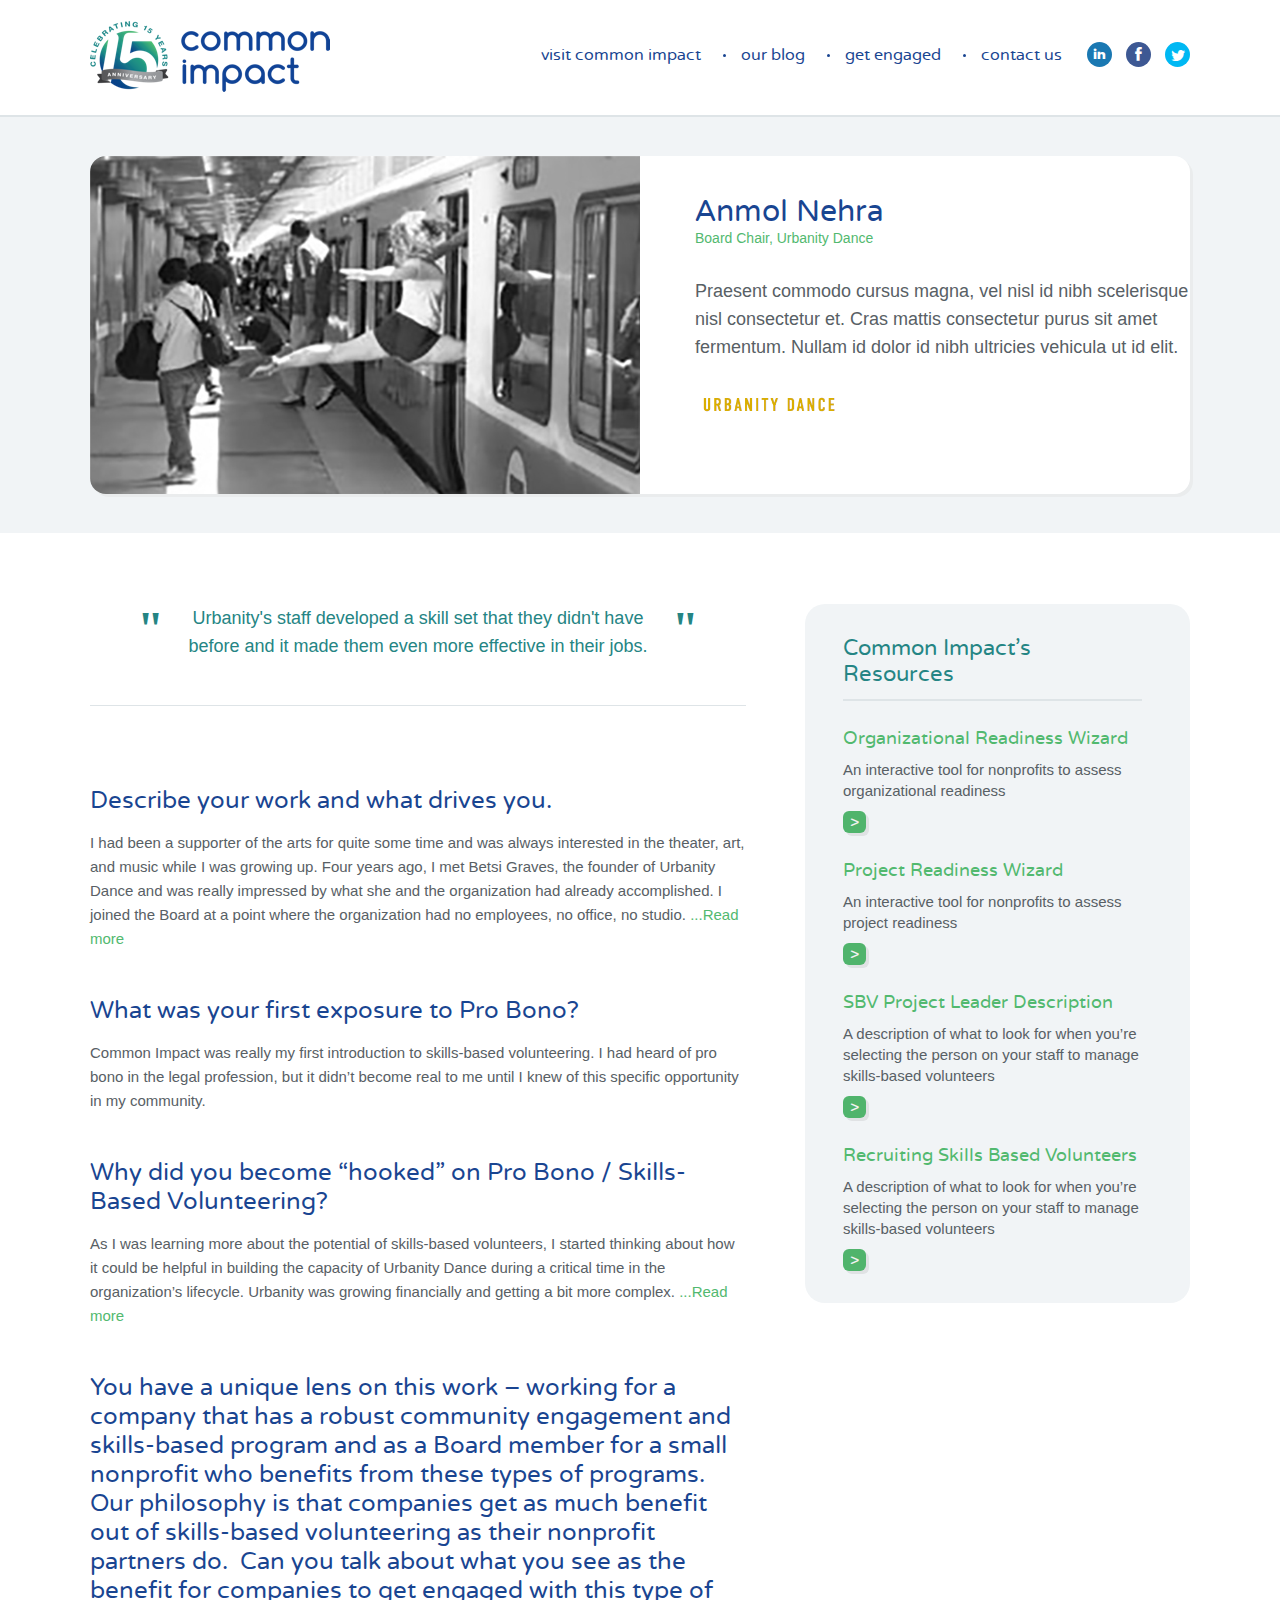
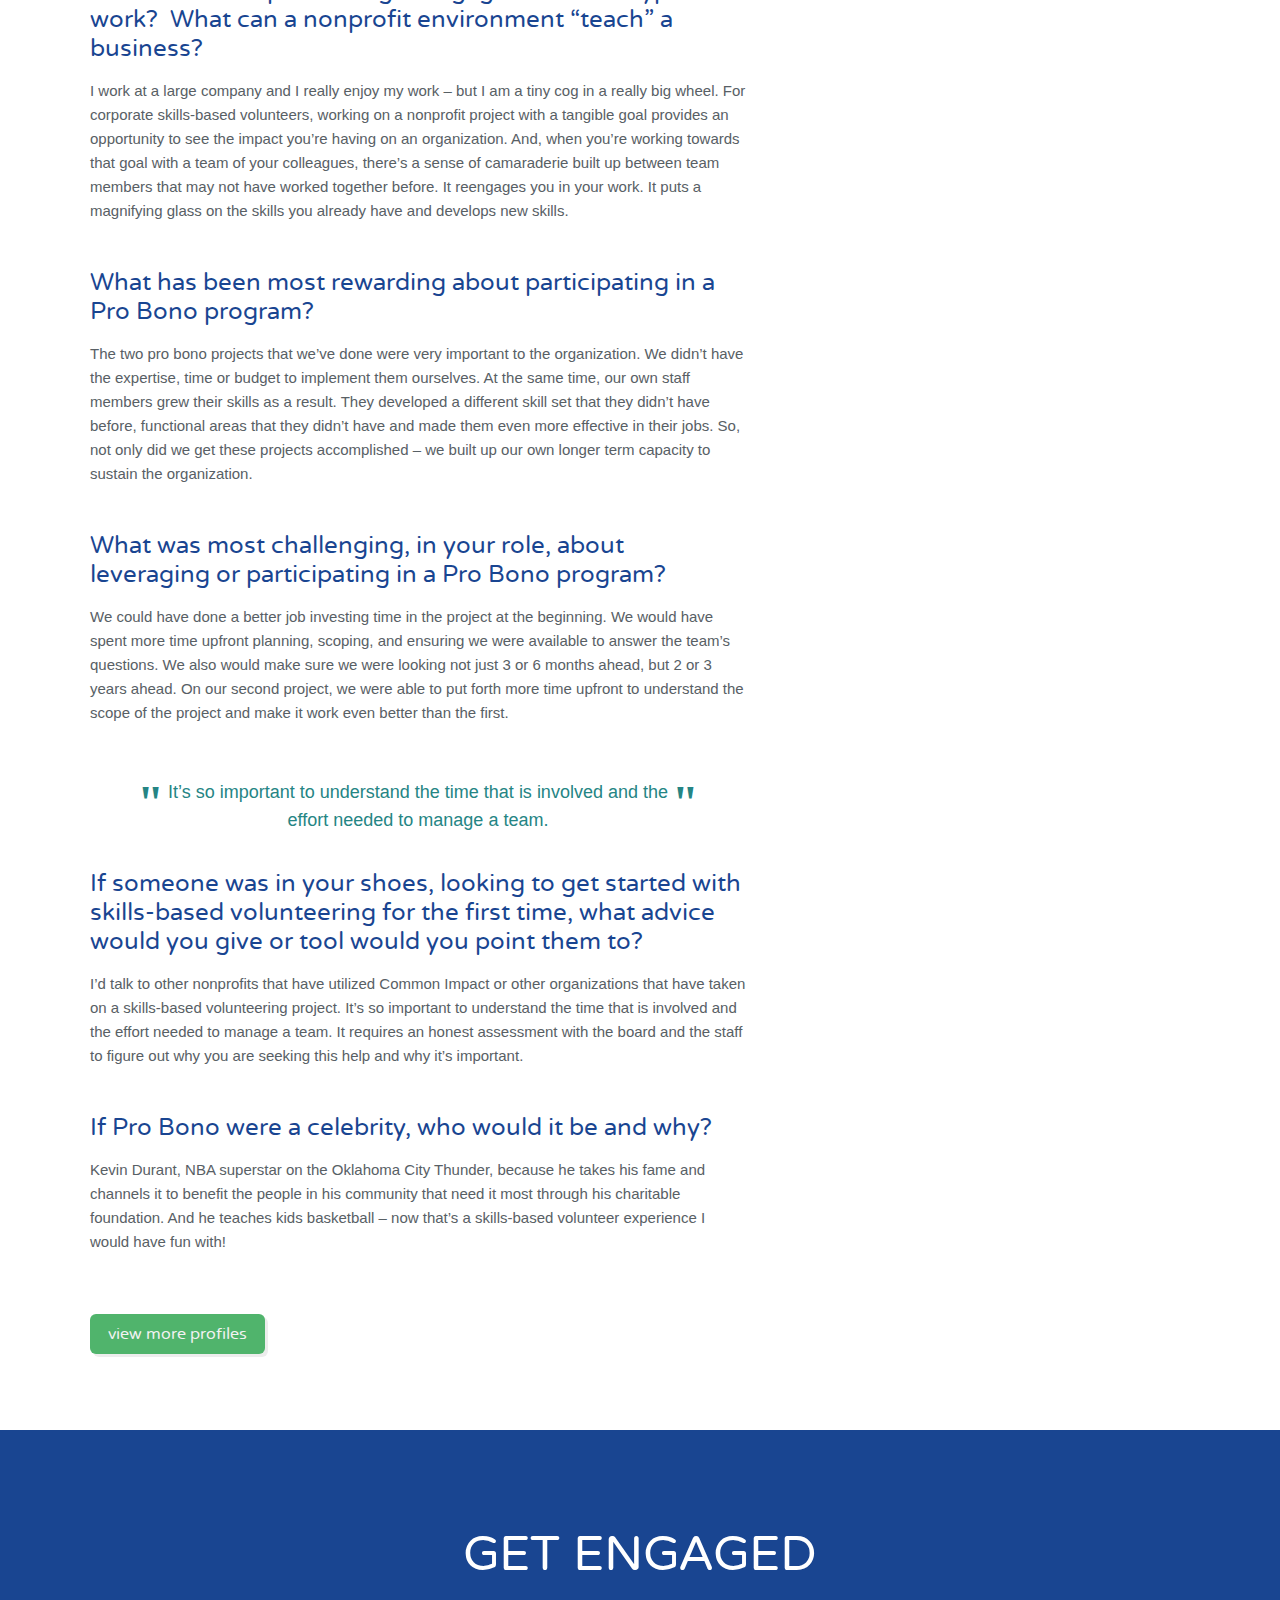
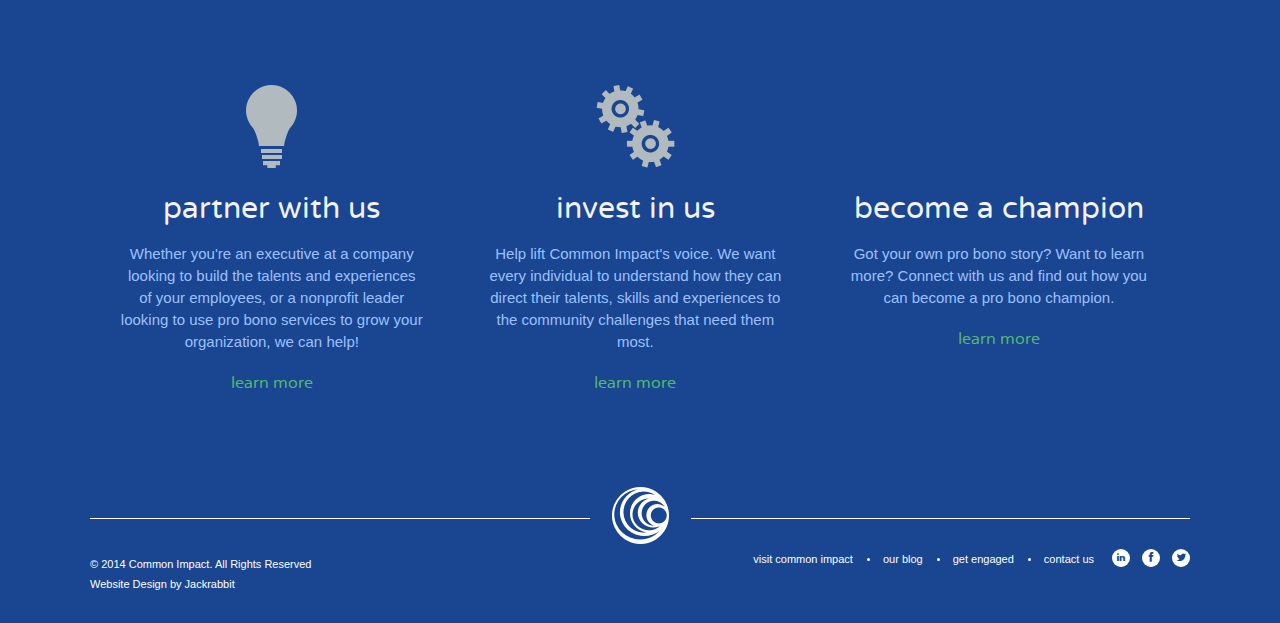
==== commit 565176f9: "update" ====
--- a/_front/anmol-bio.html
+++ b/_front/anmol-bio.html
@@ -70,7 +70,7 @@
                     <h3>Anmol Nehra</h3>
                     <h5>Board Chair, Urbanity Dance</h5>
                     <p>Praesent commodo cursus magna, vel nisl id nibh scelerisque nisl consectetur et. Cras mattis consectetur purus sit amet fermentum. Nullam id dolor id nibh ultricies vehicula ut id elit.</p>
-                    <img src="ui/images/blackbaud.jpg" alt="" />
+                    <img src="ui/images/urbanitydance2.png" width="150" alt="" />
                 </div>
             </div>
         </div>
@@ -87,12 +87,11 @@
                 <div class="spacer"></div>
                 <h3>Describe your work and what drives you.</h3>
 
-                <p>I had been a supporter of the arts for quite some time and was always interested in the theater, art, and music while I was growing up.  Four years ago, I met Betsi Graves, the founder of Urbanity Dance and was really impressed by what she and the organization had already accomplished.  I joined the Board at a point where the organization had no employees, no office, no studio.  Betsi wanted to take the organization to a new level. </p>
-
-                <p>It has been eye opening that I have areas of expertise that is of real value to the community.  Board service, to me, has been about helping the organization to grow by making sure it adheres to its value system and is financially sound.  It’s been rewarding to watch the organization succeed and grow. </p>
-
-                <p>It’s refreshing to be involved in a really small organization where your thoughts and ideas get implemented and you can see the impact really quickly.
-                </p>
+                <p>I had been a supporter of the arts for quite some time and was always interested in the theater, art, and music while I was growing up.  Four years ago, I met Betsi Graves, the founder of Urbanity Dance and was really impressed by what she and the organization had already accomplished.  I joined the Board at a point where the organization had no employees, no office, no studio. <span id="restOfArticle" style="display:none">Betsi wanted to take the organization to a new level.<br />
+                <br />
+                It has been eye opening that I have areas of expertise that is of real value to the community.  Board service, to me, has been about helping the organization to grow by making sure it adheres to its value system and is financially sound.  It’s been rewarding to watch the organization succeed and grow.<br />
+                <br />
+                It’s refreshing to be involved in a really small organization where your thoughts and ideas get implemented and you can see the impact really quickly.</span><a onclick="showMoreOrLess(this,'restOfArticle');" class="readmore">...Read more</a></p>
 
 
                 <h3>What was your first exposure to Pro Bono?</h3>
@@ -101,12 +100,11 @@
 
                 <h3>Why did you become “hooked” on Pro Bono / Skills-Based Volunteering?</h3>
 
-                <p>As I was learning more about the potential of skills-based volunteers, I started thinking about how it could be helpful in building the capacity of Urbanity Dance during a critical time in the organization’s lifecycle.  Urbanity was growing financially and getting a bit more complex.  Despite my financial background, we needed help building our financial systems, for day to day management and strategic decision making.</p>
-    
-                <p>The use of a team of corporate finance professionals was a great experience, and an opportunity to leverage the expertise of people that were willing to provide their services at almost no cost.  Common Impact made sure the team had the right skills, stayed engaged throughout, and that the project progressed as planned.</p>
-                  
-                <p>Our initial project helped lay the infrastructure for what we do now – without this resource, this would have cost us a lot of time and money, neither of which we had. 
-                </p>
+                <p>As I was learning more about the potential of skills-based volunteers, I started thinking about how it could be helpful in building the capacity of Urbanity Dance during a critical time in the organization’s lifecycle. Urbanity was growing financially and getting a bit more complex. <span id="restOfArticle2" style="display:none">Despite my financial background, we needed help building our financial systems, for day to day management and strategic decision making.<br />
+    			<br />
+                The use of a team of corporate finance professionals was a great experience, and an opportunity to leverage the expertise of people that were willing to provide their services at almost no cost.  Common Impact made sure the team had the right skills, stayed engaged throughout, and that the project progressed as planned.<br />
+                <br />
+                Our initial project helped lay the infrastructure for what we do now – without this resource, this would have cost us a lot of time and money, neither of which we had.</span><a onclick="showMoreOrLess(this,'restOfArticle2');" class="readmore">...Read more</a></p>
 
                 <h3>You have a unique lens on this work – working for a company that has a robust community engagement and skills-based program and as a Board member for a small nonprofit who benefits from these types of programs.  Our philosophy is that companies get as much benefit out of skills-based volunteering as their nonprofit partners do.  Can you talk about what you see as the benefit for companies to get engaged with this type of work?  What can a nonprofit environment “teach” a business?</h3>
 
--- a/_front/ui/css/style.css
+++ b/_front/ui/css/style.css
@@ -425,8 +425,11 @@
 #champion-bio .left ol {font-family: Helvetica; font-weight:300; font-size:15px; line-height:24px; color:#586065; padding:20px 0 20px 25px; counter-reset: item; display: table;}
 #champion-bio .left ol li { display: table-row;}
 #champion-bio .left ol li:before { content: counter(item) ". "; counter-increment: item; font-weight:bold; color: #258584; display: table-cell; text-align: right; padding-right: 15px;}
+.readmore {color:#52B96F;}
+.biolink {color:#52B96F;}
+
 .second-ul {padding-top:43px;}
-.last {margin-top:50px;}
+.last {margin-bottom:50px;}
 .sidebar {background: #F1F4F6; border-radius: 20px; padding:32px 48px 32px 38px;}
 .sidebar h3 {font-family: 'varela_roundregular'; font-size: 22px; color: #258584; line-height: 26px;}
 .sidespacer {width:100%; height: 2px; background-color:#DEE4E7; margin-top:11px;}
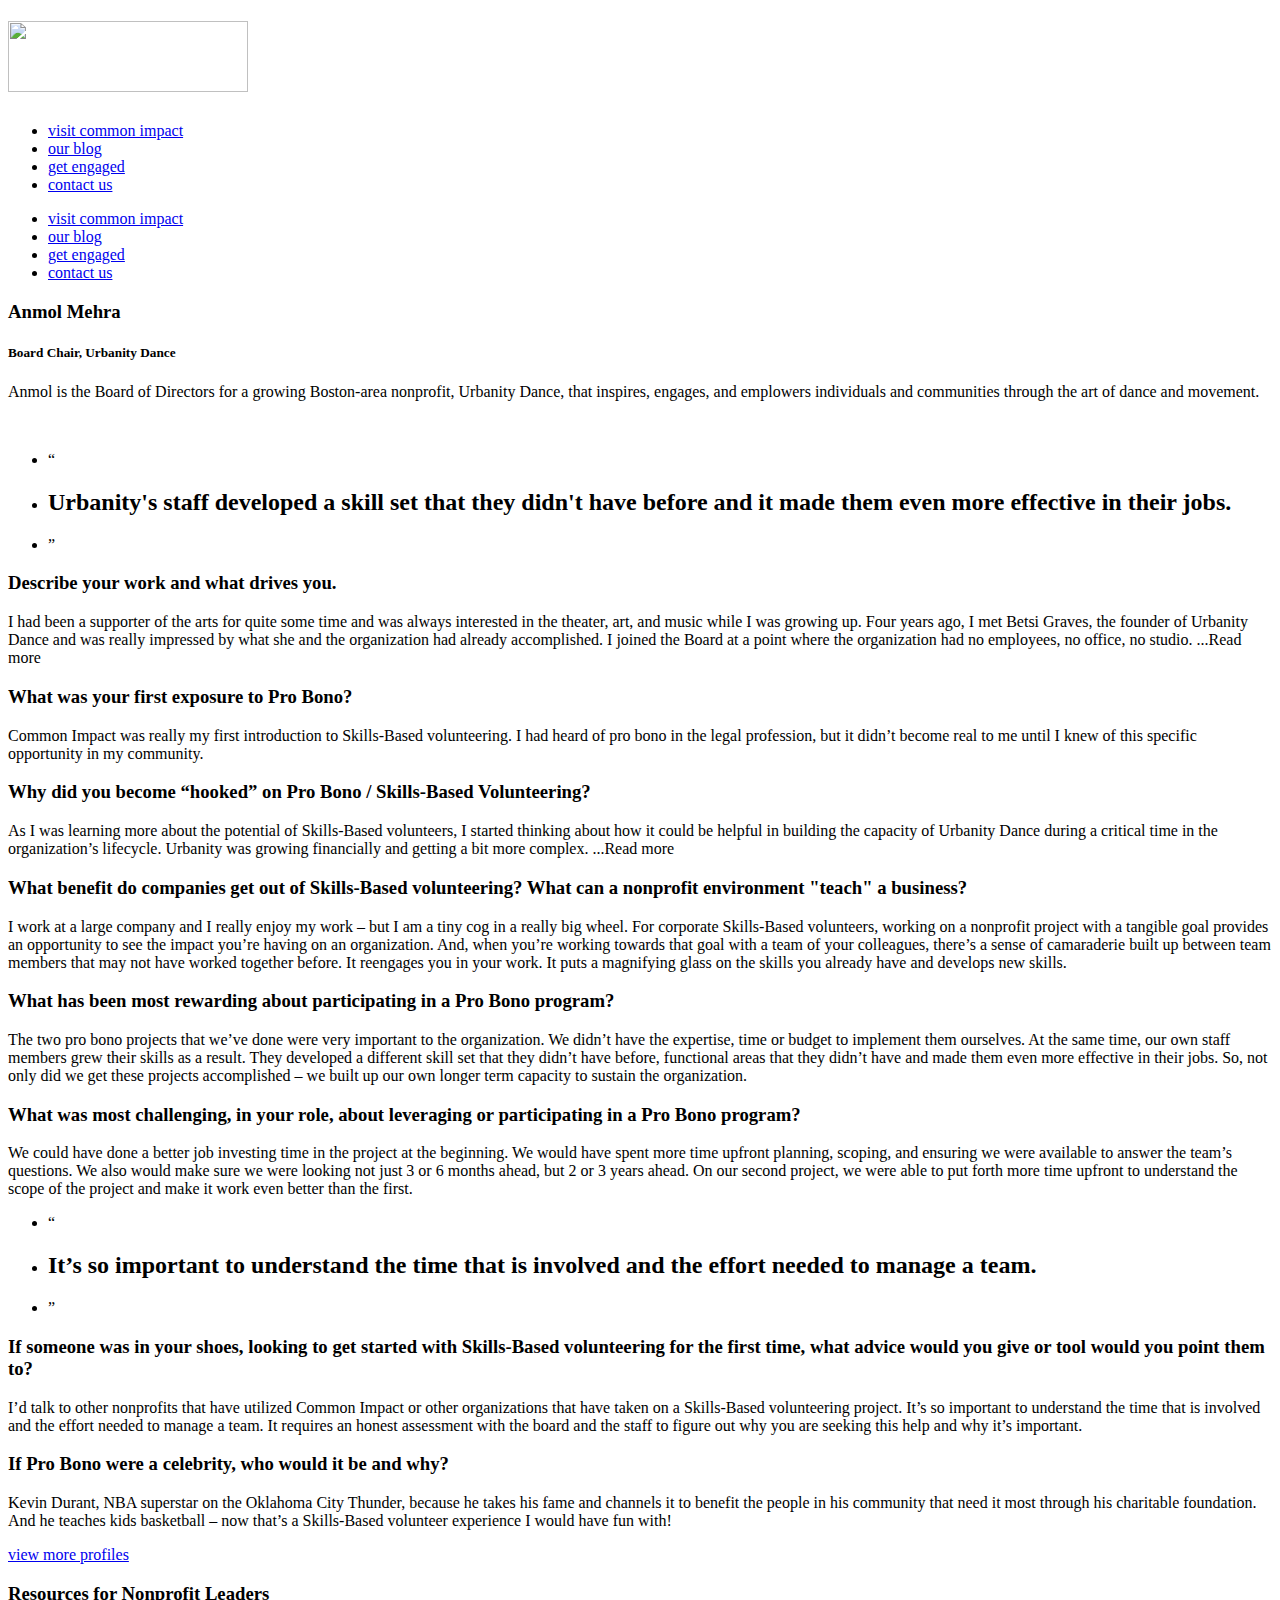
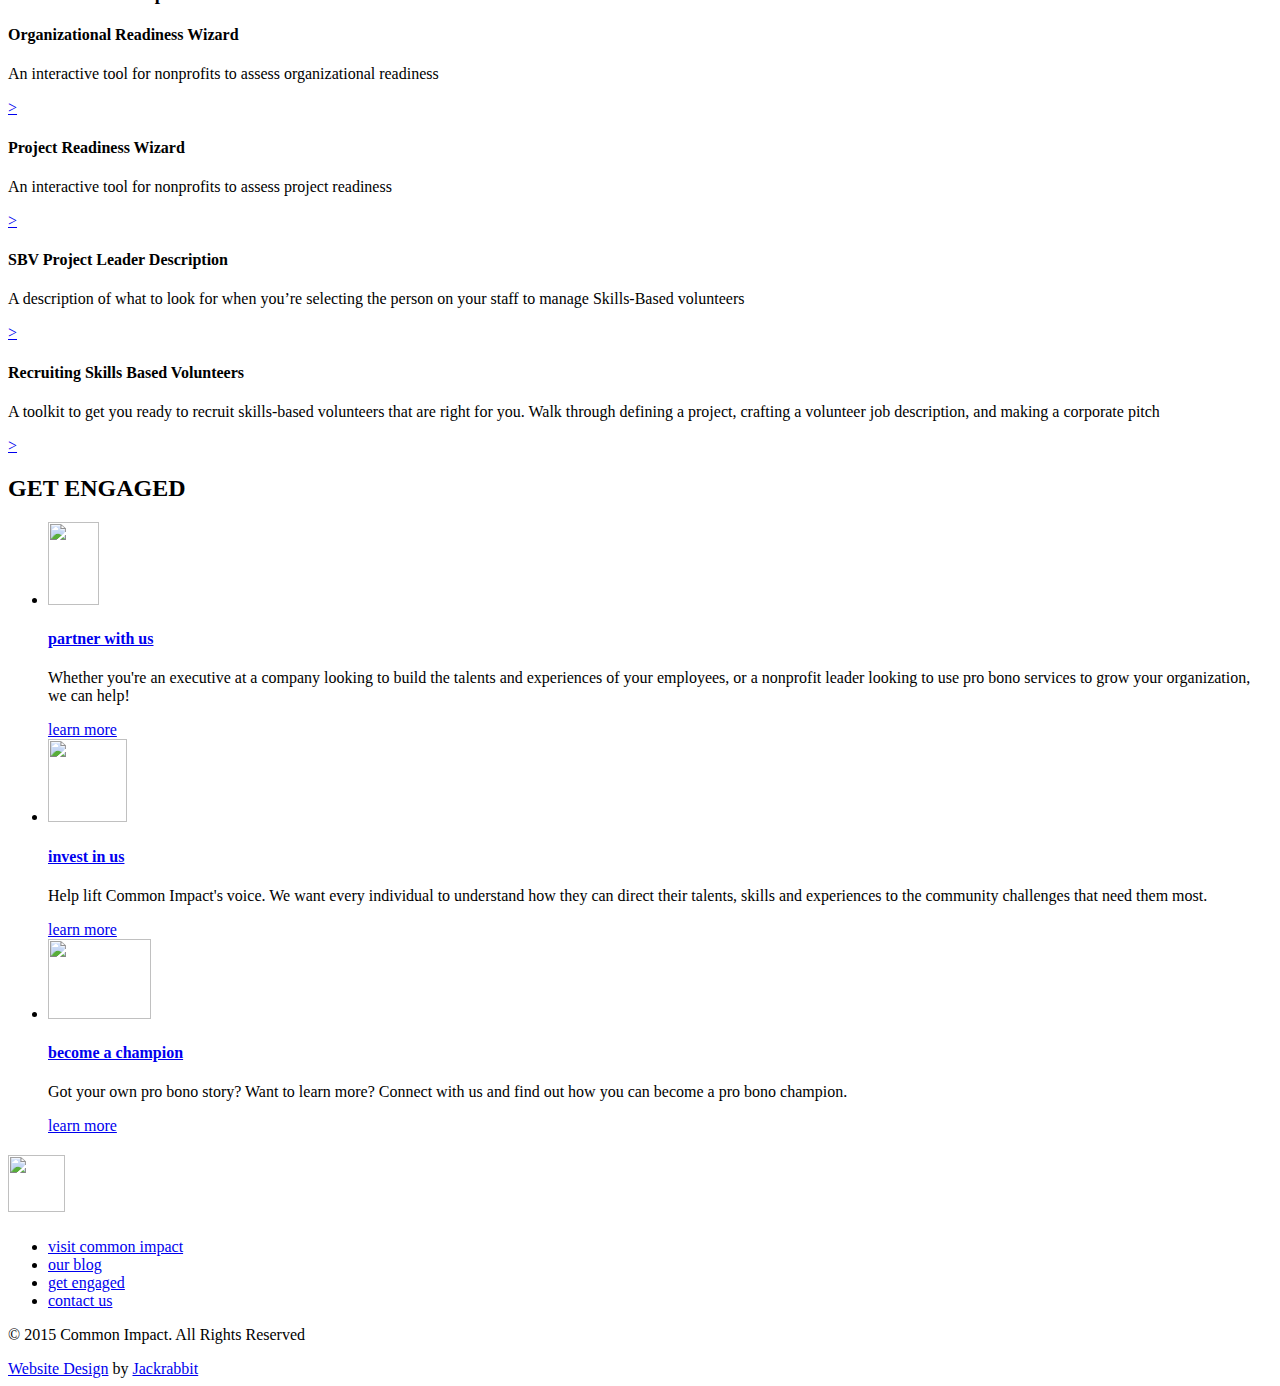
==== commit 2c0f1bb7: "SBV edits, update from server" ====
--- a/_front/anmol-bio.html
+++ b/_front/anmol-bio.html
@@ -1,271 +1,246 @@
-<!DOCTYPE html>
-<html lang="en">
-<head>
-    <meta charset="utf-8" />
-    <meta name="MSSmartTagsPreventParsing" content="true" /><!--[if lte IE 9]><meta http-equiv="X-UA-Compatible" content="IE=Edge"/><![endif]-->
-    <meta name="viewport" content="width=device-width, initial-scale=1, maximum-scale=1, user-scalable=no" />
-    <title>Common Impact</title>
-	<link type="text/css" rel="stylesheet" media="all" href="ui/css/style.css" />
-    <link type="text/plain" rel="author" href="authors.txt" />
-    <link type="image/x-icon" rel="shortcut icon" href="favicon.ico" />
-    <script src="ui/js/modernizr.js"></script>
-    <script src="ui/js/jquery.js" type="text/javascript"></script>
-</head>
-<body>
-  
-    <header id="header">
-    	<div class="wrap clearfix">
-        	<h1 id="logo" class="pull-left">
-            	<a href="http://commonimpact.org/">
-                	<img src="ui/images/logo.png" width="240" height="71" alt="" />
-                </a>
-            </h1>
-            
-            <div class="header-right pull-right hidden-s">
-            	<div class="clearfix inner-wrap">
-                	<div class="header-social pull-right">
-                    	<a href="https://www.linkedin.com/company/common-impact"><i class="social-linkedin"></i></a>
-                        <a href="https://www.facebook.com/pages/Common-Impact/95882185891"><i class="social-facebook"></i></a>
-                        <a href="https://twitter.com/commonimpact"><i class="social-twitter"></i></a>
-                    </div>
-                	<nav id="main-nav" class="pull-right">
-                    	<ul>
-                        	<li><a href="http://commonimpact.org/">visit common impact</a></li>
-                            <li><a href="http://commonimpact.org/blog/">our blog</a></li>
-                            <li><a href="#getengaged">get engaged</a></li>
-                            <li><a href="http://commonimpact.org/about/contact">contact us</a></li>
-                        </ul>
-                    </nav>
-                </div>
-            </div><!--header-right-->
-        </div>
-        
-        <div id="toggle_menu_btn" class="visible-s"><span></span></div>
-        
-        <div id="mobile-menu-wrap">
-        	<nav id="mobile-menu">
-            	<ul>
-                    <li><a href="http://commonimpact.org/">visit common impact</a></li>
-                    <li><a href="http://commonimpact.org/blog/">our blog</a></li>
-                    <li><a href="#getengaged">get engaged</a></li>
-                    <li><a href="http://commonimpact.org/about/contact">contact us</a></li>
-                </ul>
-            </nav>
-            
-            <div class="header-social pull-right">
-                <a href="https://www.linkedin.com/company/common-impact"><i class="social-linkedin"></i></a>
-                <a href="https://www.facebook.com/pages/Common-Impact/95882185891"><i class="social-facebook"></i></a>
-                <a href="https://twitter.com/commonimpact"><i class="social-twitter"></i></a>
-            </div>
-        </div>
-    </header>
-
-    <section id="champion-top">
-        <div class="wrap clearfix">
-            <div class="top-container">
-                <div class="left rachel">
-                    <img src="ui/images/nehra-anmol.jpg" />
-                </div>
-                <div class="right">
-                    <h3>Anmol Nehra</h3>
-                    <h5>Board Chair, Urbanity Dance</h5>
-                    <p>Praesent commodo cursus magna, vel nisl id nibh scelerisque nisl consectetur et. Cras mattis consectetur purus sit amet fermentum. Nullam id dolor id nibh ultricies vehicula ut id elit.</p>
-                    <img src="ui/images/urbanitydance2.png" width="150" alt="" />
-                </div>
-            </div>
-        </div>
-    </section>
-
-    <section id="champion-bio">
-        <div class="wrap shadow clearfix">
-            <div class="left">
-                <ul>
-                    <li class="quote">"</li>
-                    <li><h2>Urbanity's staff developed a skill set that they didn't have before and it made them even more effective in their jobs.</h2></li>
-                    <li class="quote">"</li>
-                </ul>
-                <div class="spacer"></div>
-                <h3>Describe your work and what drives you.</h3>
-
-                <p>I had been a supporter of the arts for quite some time and was always interested in the theater, art, and music while I was growing up.  Four years ago, I met Betsi Graves, the founder of Urbanity Dance and was really impressed by what she and the organization had already accomplished.  I joined the Board at a point where the organization had no employees, no office, no studio. <span id="restOfArticle" style="display:none">Betsi wanted to take the organization to a new level.<br />
-                <br />
-                It has been eye opening that I have areas of expertise that is of real value to the community.  Board service, to me, has been about helping the organization to grow by making sure it adheres to its value system and is financially sound.  It’s been rewarding to watch the organization succeed and grow.<br />
-                <br />
-                It’s refreshing to be involved in a really small organization where your thoughts and ideas get implemented and you can see the impact really quickly.</span><a onclick="showMoreOrLess(this,'restOfArticle');" class="readmore">...Read more</a></p>
-
-
-                <h3>What was your first exposure to Pro Bono?</h3>
-
-                <p>Common Impact was really my first introduction to skills-based volunteering.  I had heard of pro bono in the legal profession, but it didn’t become real to me until I knew of this specific opportunity in my community.</p>
-
-                <h3>Why did you become “hooked” on Pro Bono / Skills-Based Volunteering?</h3>
-
-                <p>As I was learning more about the potential of skills-based volunteers, I started thinking about how it could be helpful in building the capacity of Urbanity Dance during a critical time in the organization’s lifecycle. Urbanity was growing financially and getting a bit more complex. <span id="restOfArticle2" style="display:none">Despite my financial background, we needed help building our financial systems, for day to day management and strategic decision making.<br />
-    			<br />
-                The use of a team of corporate finance professionals was a great experience, and an opportunity to leverage the expertise of people that were willing to provide their services at almost no cost.  Common Impact made sure the team had the right skills, stayed engaged throughout, and that the project progressed as planned.<br />
-                <br />
-                Our initial project helped lay the infrastructure for what we do now – without this resource, this would have cost us a lot of time and money, neither of which we had.</span><a onclick="showMoreOrLess(this,'restOfArticle2');" class="readmore">...Read more</a></p>
-
-                <h3>You have a unique lens on this work – working for a company that has a robust community engagement and skills-based program and as a Board member for a small nonprofit who benefits from these types of programs.  Our philosophy is that companies get as much benefit out of skills-based volunteering as their nonprofit partners do.  Can you talk about what you see as the benefit for companies to get engaged with this type of work?  What can a nonprofit environment “teach” a business?</h3>
-
-                <p>I work at a large company and I really enjoy my work – but I am a tiny cog in a really big wheel.  For corporate skills-based volunteers, working on a nonprofit project with a tangible goal provides an opportunity to see the impact you’re having on an organization.  And, when you’re working towards that goal with a team of your colleagues, there’s a sense of camaraderie built up between team members that may not have worked together before.  It reengages you in your work.  It puts a magnifying glass on the skills you already have and develops new skills.</p>
-
-
-                <h3>What has been most rewarding about participating in a Pro Bono program?</h3>
-                <p>The two pro bono projects that we’ve done were very important to the organization.  We didn’t have the expertise, time or budget to implement them ourselves.  At the same time, our own staff members grew their skills as a result.  They developed a different skill set that they didn’t have before, functional areas that they didn’t have and made them even more effective in their jobs.  So, not only did we get these projects accomplished – we built up our own longer term capacity to sustain the organization.</p>
-
-                <h3>What was most challenging, in your role, about leveraging or participating in a Pro Bono program?</h3>
-                <p>We could have done a better job investing time in the project at the beginning.  We would have spent more time upfront planning, scoping, and ensuring we were available to answer the team’s questions.  We also would make sure we were looking not just 3 or 6 months ahead, but 2 or 3 years ahead.  On our second project, we were able to put forth more time upfront to understand the scope of the project and make it work even better than the first.</p>
-
-                <ul class="second-ul">
-                    <li class="quote">"</li>
-                    <li><h2>It’s so important to understand the time that is involved and the effort needed to manage a team.</h2></li>
-                    <li class="quote">"</li>
-                </ul>
-                
-
-                <h3>If someone was in your shoes, looking to get started with skills-based volunteering for the first time, what advice would you give or tool would you point them to?</h3>
-                <p>I’d talk to other nonprofits that have utilized Common Impact or other organizations that have taken on a skills-based volunteering project.  It’s so important to understand the time that is involved and the effort needed to manage a team.  It requires an honest assessment with the board and the staff to figure out why you are seeking this help and why it’s important. </p>
-
-                <h3>If Pro Bono were a celebrity, who would it be and why?</h3>
-                <p class="last">Kevin Durant, NBA superstar on the Oklahoma City Thunder, because he takes his fame and channels it to benefit the people in his community that need it most through his charitable foundation.  And he teaches kids basketball – now that’s a skills-based volunteer experience I would have fun with!</p>
-                <a href="/_front/index.html" class="btn light-green-1">view more profiles</a>
-            </div>
-
-            <div class="right">
-                <div class="sidebar">
-                    <h3>Common Impact's Resources</h3>
-                    <div class="sidespacer"></div>
-                    <h4>Organizational Readiness Wizard</h4>
-                    <p>An interactive tool for nonprofits to assess organizational readiness</p>
-                    <a href="#" class="btn2 light-green-1">&gt;</a>
-                    <h4>Project Readiness Wizard</h4>
-                    <p>An interactive tool for nonprofits to assess project readiness</p>
-                    <a href="#" class="btn2 light-green-1">&gt;</a>
-                    <h4>SBV Project Leader Description</h4>
-                    <p>A description of what to look for when you’re selecting the person on your staff to manage skills-based volunteers</p>
-                    <a href="#" class="btn2 light-green-1">&gt;</a>
-                    <h4>Recruiting Skills Based Volunteers</h4>
-                    <p>A description of what to look for when you’re selecting the person on your staff to manage skills-based volunteers</p>
-                    <a href="#" class="btn2 light-green-1">&gt;</a>
-                </div>
-            </div>
-        </div>
-    </section>
-	    
-    
-    <section id="engaged-wrapper" class="hm-module">
-    	<h2><a name="getengaged">GET ENGAGED</a></h2>
-    	<div class="wrap">     	
-            <ul id="engaged-box">
-            	<li>
-                	<div class="icon">
-                    	<img src="ui/images/ICON-1.png" width="51" height="83" alt="" />
-                    </div>
-                    <h4><a href="http://commonimpact.org/partners/overview ">partner with us</a></h4>
-                    <p>Whether you're an executive at a company looking to build the talents and experiences of your employees, or a nonprofit leader looking to use pro bono services to grow your organization, we can help! </p>
-                    <a href="http://commonimpact.org/partners/overview " class="link green-link">learn more</a>
-                </li>
-                <li>
-                	<div class="icon">
-                    	<img src="ui/images/ICON-.png" width="79" height="83" alt="" />
-                    </div>
-                    <h4><a href="https://www.networkforgood.org/donation/MakeDonation.aspx?ORGID2=300440394">invest in us</a></h4>
-                    <p>Help lift Common Impact's voice.  We want every individual to understand how they can direct their talents, skills and experiences to the community challenges that need them most. </p>
-                    <a href="https://www.networkforgood.org/donation/MakeDonation.aspx?ORGID2=300440394" class="link green-link">learn more</a>
-                </li>
-                <li>
-                	<div class="icon">
-                    	<img src="ui/images/ICON-3.png" width="103" height="80" alt="" />
-                    </div>
-                    <h4><a href="mailto:info@commonimpact.org ">become a champion</a></h4>
-                    <p>Got your own pro bono story?  Want to learn more?  Connect with us and find out how you can become a pro bono champion.   </p>
-                    <a href="mailto:info@commonimpact.org " class="link green-link">learn more</a>
-                </li>
-            </ul>
-        </div>
-    </section>
-    
-    
-    <footer id="footer">
-    	<div class="wrap">
-        	<div class="f-logo">
-            	<h2>
-                	<a href="http://commonimpact.org/"><img src="ui/images/f-logo.png" width="57" height="57" alt="" /></a>
-                </h2>
-            </div><!--f-logo-->
-            
-            <div class="clearfix f-row-two">
-            	<div class="f-nav-wrap pull-right">
-                	<nav class="f-main-menu pull-left hidden-s">
-                    	<ul>
-                        	<li><a href="http://commonimpact.org/">visit common impact</a></li>
-                            <li><a href="http://commonimpact.org/blog/">our blog</a></li>
-                            <li><a href="#getengaged">get engaged</a></li>
-                            <li><a href="http://commonimpact.org/about/contact">contact us</a></li>
-                        </ul>
-                    </nav>
-                    
-                    <div class="f-social pull-left">
-                    	<a href="https://www.linkedin.com/company/common-impact"><i class="social-linkedin"></i></a>
-                        <a href="https://www.facebook.com/pages/Common-Impact/95882185891"><i class="social-facebook"></i></a>
-                        <a href="https://twitter.com/commonimpact"><i class="social-twitter"></i></a>
-                    </div>
-                </div><!--right-->
-                
-            	<div class="pull-left f-right">
-                	<div class="box">
-                    	<p>&copy; 2014 Common Impact. All Rights Reserved</p>
-                    </div>
-                    <div class="box">
-                    	<span class="jackrabbit"><a href="http://www.jumpingjackrabbit.com" title="Website Design by Jackrabbit" target="_blank">Website Design</a> by <a href="http://www.jumpingjackrabbit.com" title="Website Design by Jackrabbit" target="_blank">Jackrabbit</a></span>
-                    </div>
-                </div>
-            </div>
-        </div>
-    </footer>
-    
-        
-        
-    <script src="ui/js/jquery.plugins.js" type="text/javascript"></script>
-    <script src="ui/js/jquery.init.js" type="text/javascript"></script>    
-     <script type="text/javascript">
-    jQuery(function ($) {
-      // custom formatting example
-      $('#hours').data('countToOptions', {
-        formatter: function (value, options) {
-          return value.toFixed(options.decimals).replace(/\B(?=(?:\d{3})+(?!\d))/g, ',');
-        }
-      });
-
-
-     $('#completed').data('countToOptions', {
-        formatter: function (value, options) {
-          return value.toFixed(options.decimals).replace(/\B(?=(?:\d{3})+(?!\d))/g, ',');
-        }
-      });
-
-	 $('#raised').data('countToOptions', {
-        formatter: function (value, options) {
-          return value.toFixed(options.decimals).replace(/\B(?=(?:\d{3})+(?!\d))/g, ',');
-        }
-      });
-
-	 $('#volunteers').data('countToOptions', {
-        formatter: function (value, options) {
-          return value.toFixed(options.decimals).replace(/\B(?=(?:\d{3})+(?!\d))/g, ',');
-        }
-      });
-
-      // start all the timers
-      $('.timer').each(count);
-
-      function count(options) {
-        var $this = $(this);
-        options = $.extend({}, options || {}, $this.data('countToOptions') || {});
-        $this.countTo(options);
-      }
-    });
-  </script>
-</body>
-</html>+<!DOCTYPE html>
+<html lang="en">
+<head>
+    <meta charset="utf-8" />
+    <meta name="MSSmartTagsPreventParsing" content="true" /><!--[if lte IE 9]><meta http-equiv="X-UA-Compatible" content="IE=Edge"/><![endif]-->
+    <meta name="viewport" content="width=device-width, initial-scale=1, maximum-scale=1, user-scalable=no" />
+    <title>Common Impact</title>
+	<link type="text/css" rel="stylesheet" media="all" href="ui/css/style.css" />
+    <link type="text/plain" rel="author" href="authors.txt" />
+    <link type="image/x-icon" rel="shortcut icon" href="favicon.ico" />
+    <script src="ui/js/modernizr.js"></script>
+    <script src="ui/js/jquery.js" type="text/javascript"></script>
+</head>
+<body>
+
+     <header id="header">
+    	<div class="wrap clearfix">
+        	<h1 id="logo" class="pull-left">
+            	<a href="http://probonoperspectives.org/">
+                	<img src="ui/images/logo.png" width="240" height="71" alt="" />
+                </a>
+            </h1>
+
+            <div class="header-right pull-right hidden-s">
+            	<div class="clearfix inner-wrap">
+                	<div class="header-social pull-right">
+                    	<a href="https://www.linkedin.com/grp/home?gid=678067" target="_blank"><i class="social-linkedin"></i></a>
+                        <a href="https://www.facebook.com/pages/Common-Impact/95882185891" target="_blank"><i class="social-facebook"></i></a>
+                        <a href="https://twitter.com/commonimpact" target="_blank"><i class="social-twitter"></i></a>
+                    </div>
+                	<nav id="main-nav" class="pull-right">
+                    	<ul>
+                        	<li><a href="http://commonimpact.org/" target="_blank">visit common impact</a></li>
+                            <li><a href="http://commonimpact.org/blog/" target="_blank">our blog</a></li>
+                            <li><a href="#getengaged">get engaged</a></li>
+                            <li><a href="http://commonimpact.org/about/contact" target="_blank">contact us</a></li>
+                        </ul>
+                    </nav>
+                </div>
+            </div><!--header-right-->
+        </div>
+
+        <div id="toggle_menu_btn" class="visible-s"><span></span></div>
+
+        <div id="mobile-menu-wrap">
+        	<nav id="mobile-menu">
+            	<ul>
+                    <li><a href="http://commonimpact.org/" target="_blank">visit common impact</a></li>
+                    <li><a href="http://commonimpact.org/blog/" target="_blank">our blog</a></li>
+                    <li><a href="#getengaged">get engaged</a></li>
+                    <li><a href="http://commonimpact.org/about/contact" target="_blank">contact us</a></li>
+                </ul>
+            </nav>
+
+            <div class="header-social pull-right">
+                <a href="https://www.linkedin.com/grp/home?gid=678067" target="_blank"><i class="social-linkedin"></i></a>
+                <a href="https://www.facebook.com/pages/Common-Impact/95882185891" target="_blank"><i class="social-facebook"></i></a>
+                <a href="https://twitter.com/commonimpact" target="_blank"><i class="social-twitter"></i></a>
+            </div>
+        </div>
+    </header>
+
+    <section id="champion-top">
+        <div class="wrap clearfix">
+            <div class="top-container">
+                <div class="left rachel" style="background-image:url(ui/images/nehra-anmol2.jpg);">
+
+                </div>
+                <div class="right">
+                    <h3>Anmol Mehra</h3>
+                    <h5>Board Chair, Urbanity Dance</h5>
+                    <p>Anmol is the Board of Directors for a growing Boston-area nonprofit, Urbanity Dance, that inspires, engages, and emplowers individuals and communities through the art of dance and movement.</p>
+                    <img src="ui/images/urbanitydance2.png" width="150" alt="" />
+                </div>
+            </div>
+        </div>
+    </section>
+
+    <section id="champion-bio">
+        <div class="wrap shadow clearfix">
+            <div class="left">
+                <ul>
+                    <li class="quote">“</li>
+                    <li><h2>Urbanity's staff developed a skill set that they didn't have before and it made them even more effective in their jobs.</h2></li>
+                    <li class="quote">”</li>
+                </ul>
+                <div class="spacer"></div>
+                <h3 class="firsth3">Describe your work and what drives you.</h3>
+
+                <p>I had been a supporter of the arts for quite some time and was always interested in the theater, art, and music while I was growing up.  Four years ago, I met Betsi Graves, the founder of Urbanity Dance and was really impressed by what she and the organization had already accomplished.  I joined the Board at a point where the organization had no employees, no office, no studio. <span id="restOfArticle" style="display:none">Betsi wanted to take the organization to a new level.<br />
+                <br />
+                It has been eye opening that I have areas of expertise that is of real value to the community.  Board service, to me, has been about helping the organization to grow by making sure it adheres to its value system and is financially sound.  It’s been rewarding to watch the organization succeed and grow.<br />
+                <br />
+                It’s refreshing to be involved in a really small organization where your thoughts and ideas get implemented and you can see the impact really quickly.</span><a onclick="showMoreOrLess(this,'restOfArticle');" class="readmore">...Read more</a></p>
+
+
+                <h3>What was your first exposure to Pro Bono?</h3>
+
+                <p>Common Impact was really my first introduction to Skills-Based volunteering.  I had heard of pro bono in the legal profession, but it didn’t become real to me until I knew of this specific opportunity in my community.</p>
+
+                <h3>Why did you become “hooked” on Pro Bono / Skills-Based Volunteering?</h3>
+
+                <p>As I was learning more about the potential of Skills-Based volunteers, I started thinking about how it could be helpful in building the capacity of Urbanity Dance during a critical time in the organization’s lifecycle. Urbanity was growing financially and getting a bit more complex. <span id="restOfArticle2" style="display:none">Despite my financial background, we needed help building our financial systems, for day to day management and strategic decision making.<br />
+    			<br />
+                The use of a team of corporate finance professionals was a great experience, and an opportunity to leverage the expertise of people that were willing to provide their services at almost no cost.  Common Impact made sure the team had the right skills, stayed engaged throughout, and that the project progressed as planned.<br />
+                <br />
+                Our initial project helped lay the infrastructure for what we do now – without this resource, this would have cost us a lot of time and money, neither of which we had.</span><a onclick="showMoreOrLess(this,'restOfArticle2');" class="readmore">...Read more</a></p>
+
+                <h3>What benefit do companies get out of Skills-Based volunteering? What can a nonprofit environment "teach" a business?</h3>
+
+                <p>I work at a large company and I really enjoy my work – but I am a tiny cog in a really big wheel.  For corporate Skills-Based volunteers, working on a nonprofit project with a tangible goal provides an opportunity to see the impact you’re having on an organization.  And, when you’re working towards that goal with a team of your colleagues, there’s a sense of camaraderie built up between team members that may not have worked together before.  It reengages you in your work.  It puts a magnifying glass on the skills you already have and develops new skills.</p>
+
+
+                <h3>What has been most rewarding about participating in a Pro Bono program?</h3>
+                <p>The two pro bono projects that we’ve done were very important to the organization.  We didn’t have the expertise, time or budget to implement them ourselves.  At the same time, our own staff members grew their skills as a result.  They developed a different skill set that they didn’t have before, functional areas that they didn’t have and made them even more effective in their jobs.  So, not only did we get these projects accomplished – we built up our own longer term capacity to sustain the organization.</p>
+
+                <h3>What was most challenging, in your role, about leveraging or participating in a Pro Bono program?</h3>
+                <p>We could have done a better job investing time in the project at the beginning.  We would have spent more time upfront planning, scoping, and ensuring we were available to answer the team’s questions.  We also would make sure we were looking not just 3 or 6 months ahead, but 2 or 3 years ahead.  On our second project, we were able to put forth more time upfront to understand the scope of the project and make it work even better than the first.</p>
+
+                <ul class="second-ul">
+                    <li class="quote">“</li>
+                    <li><h2>It’s so important to understand the time that is involved and the effort needed to manage a team.</h2></li>
+                    <li class="quote">”</li>
+                </ul>
+
+
+                <h3>If someone was in your shoes, looking to get started with Skills-Based volunteering for the first time, what advice would you give or tool would you point them to?</h3>
+                <p>I’d talk to other nonprofits that have utilized Common Impact or other organizations that have taken on a Skills-Based volunteering project.  It’s so important to understand the time that is involved and the effort needed to manage a team.  It requires an honest assessment with the board and the staff to figure out why you are seeking this help and why it’s important. </p>
+
+                <h3>If Pro Bono were a celebrity, who would it be and why?</h3>
+                <p class="last">Kevin Durant, NBA superstar on the Oklahoma City Thunder, because he takes his fame and channels it to benefit the people in his community that need it most through his charitable foundation.  And he teaches kids basketball – now that’s a Skills-Based volunteer experience I would have fun with!</p>
+                <a href="http://probonoperspectives.org/#bios" class="btn light-green-1">view more profiles</a>
+            </div>
+
+            <div class="right">
+            <a href="http://commonimpact.org/resources/category/nonprofit" target="_blank" ><div class="sidebarbg"></div></a>
+                <div class="sidebar">
+                    <h3>Resources for Nonprofit Leaders</h3>
+                    <div class="sidespacer"></div>
+                    <h4>Organizational Readiness Wizard</h4>
+                    <p>An interactive tool for nonprofits to assess organizational readiness</p>
+                    <a href="http://commonimpact.org/resources/post/organizational-readiness-wizard1" target="_blank" class="btn2 light-green-1">&gt;</a>
+                    <h4>Project Readiness Wizard</h4>
+                    <p>An interactive tool for nonprofits to assess project readiness</p>
+                    <a href="http://commonimpact.org/resources/post/project-readiness-wizard" target="_blank" class="btn2 light-green-1">&gt;</a>
+                    <h4>SBV Project Leader Description</h4>
+                    <p>A description of what to look for when you’re selecting the person on your staff to manage Skills-Based volunteers</p>
+                    <a href="http://commonimpact.org/resources/post/sbv-project-leader-description" target="_blank" class="btn2 light-green-1">&gt;</a>
+                    <h4>Recruiting Skills Based Volunteers</h4>
+                    <p>A toolkit to get you ready to recruit skills-based volunteers that are right for you.  Walk through defining a project, crafting a volunteer job description, and making a corporate pitch</p>
+                    <a href="http://commonimpact.org/resources/post/recruiting-skills-based-volunteers" target="_blank" class="btn2 light-green-1">&gt;</a>
+                </div>
+            </div>
+        </div>
+    </section>
+
+
+    <section id="engaged-wrapper" class="hm-module">
+    	<h2><a name="getengaged">GET ENGAGED</a></h2>
+    	<div class="wrap">
+            <ul id="engaged-box">
+            	<li>
+                	<div class="icon">
+                    	<img src="ui/images/ICON-1.png" width="51" height="83" alt="" />
+                    </div>
+                    <h4><a href="http://commonimpact.org/partners/overview ">partner with us</a></h4>
+                    <p>Whether you're an executive at a company looking to build the talents and experiences of your employees, or a nonprofit leader looking to use pro bono services to grow your organization, we can help! </p>
+                    <a href="http://commonimpact.org/partners/overview" target="_blank" class="link green-link">learn more</a>
+                </li>
+                <li>
+                	<div class="icon">
+                    	<img src="ui/images/ICON-.png" width="79" height="83" alt="" />
+                    </div>
+                    <h4><a href="https://www.networkforgood.org/donation/MakeDonation.aspx?ORGID2=300440394">invest in us</a></h4>
+                    <p>Help lift Common Impact's voice.  We want every individual to understand how they can direct their talents, skills and experiences to the community challenges that need them most. </p>
+                    <a href="https://www.networkforgood.org/donation/MakeDonation.aspx?ORGID2=300440394" target="_blank" class="link green-link">learn more</a>
+                </li>
+                <li>
+                	<div class="icon">
+                    	<img src="ui/images/ICON-3.png" width="103" height="80" alt="" />
+                    </div>
+                    <h4><a href="mailto:info@commonimpact.org ">become a champion</a></h4>
+                    <p>Got your own pro bono story?  Want to learn more?  Connect with us and find out how you can become a pro bono champion.  </p>
+                    <a href="mailto:info@commonimpact.org" target="_blank" class="link green-link">learn more</a>
+                </li>
+            </ul>
+        </div>
+    </section>
+
+
+<footer id="footer">
+    	<div class="wrap">
+        	<div class="f-logo">
+            	<h2>
+                	<a href="http://commonimpact.org/" target="_blank"><img src="ui/images/f-logo.png" width="57" height="57" alt="" /></a>
+                </h2>
+            </div><!--f-logo-->
+
+            <div class="clearfix f-row-two">
+            	<div class="f-nav-wrap pull-right">
+                	<nav class="f-main-menu pull-left hidden-s">
+                    	<ul>
+                        	<li><a href="http://commonimpact.org/" target="_blank">visit common impact</a></li>
+                            <li><a href="http://commonimpact.org/blog/" target="_blank">our blog</a></li>
+                            <li><a href="#getengaged">get engaged</a></li>
+                            <li><a href="http://commonimpact.org/about/contact" target="_blank">contact us</a></li>
+                        </ul>
+                    </nav>
+
+                    <div class="f-social pull-left">
+                    	<a href="https://www.linkedin.com/grp/home?gid=678067" target="_blank"><i class="social-linkedin"></i></a>
+                        <a href="https://www.facebook.com/pages/Common-Impact/95882185891" target="_blank"><i class="social-facebook"></i></a>
+                        <a href="https://twitter.com/commonimpact" target="_blank"><i class="social-twitter"></i></a>
+                    </div>
+                </div><!--right-->
+
+            	<div class="pull-left f-right">
+                	<div class="box">
+                    	<p>&copy; 2015 Common Impact. All Rights Reserved</p>
+                    </div>
+                    <div class="box">
+                    	<span class="jackrabbit"><a href="http://www.jumpingjackrabbit.com" title="Website Design by Jackrabbit" target="_blank">Website Design</a> by <a href="http://www.jumpingjackrabbit.com" title="Website Design by Jackrabbit" target="_blank">Jackrabbit</a></span>
+                    </div>
+                </div>
+            </div>
+        </div>
+    </footer>
+
+
+
+    <script src="ui/js/jquery.plugins.js" type="text/javascript"></script>
+    <script src="ui/js/jquery.init.js" type="text/javascript"></script>
+
+<script>
+  (function(i,s,o,g,r,a,m){i['GoogleAnalyticsObject']=r;i[r]=i[r]||function(){
+  (i[r].q=i[r].q||[]).push(arguments)},i[r].l=1*new Date();a=s.createElement(o),
+  m=s.getElementsByTagName(o)[0];a.async=1;a.src=g;m.parentNode.insertBefore(a,m)
+  })(window,document,'script','//www.google-analytics.com/analytics.js','ga');
+
+  ga('create', 'UA-38844878-2', 'auto');
+  ga('send', 'pageview');
+
+</script>
+
+</body>
+</html>
